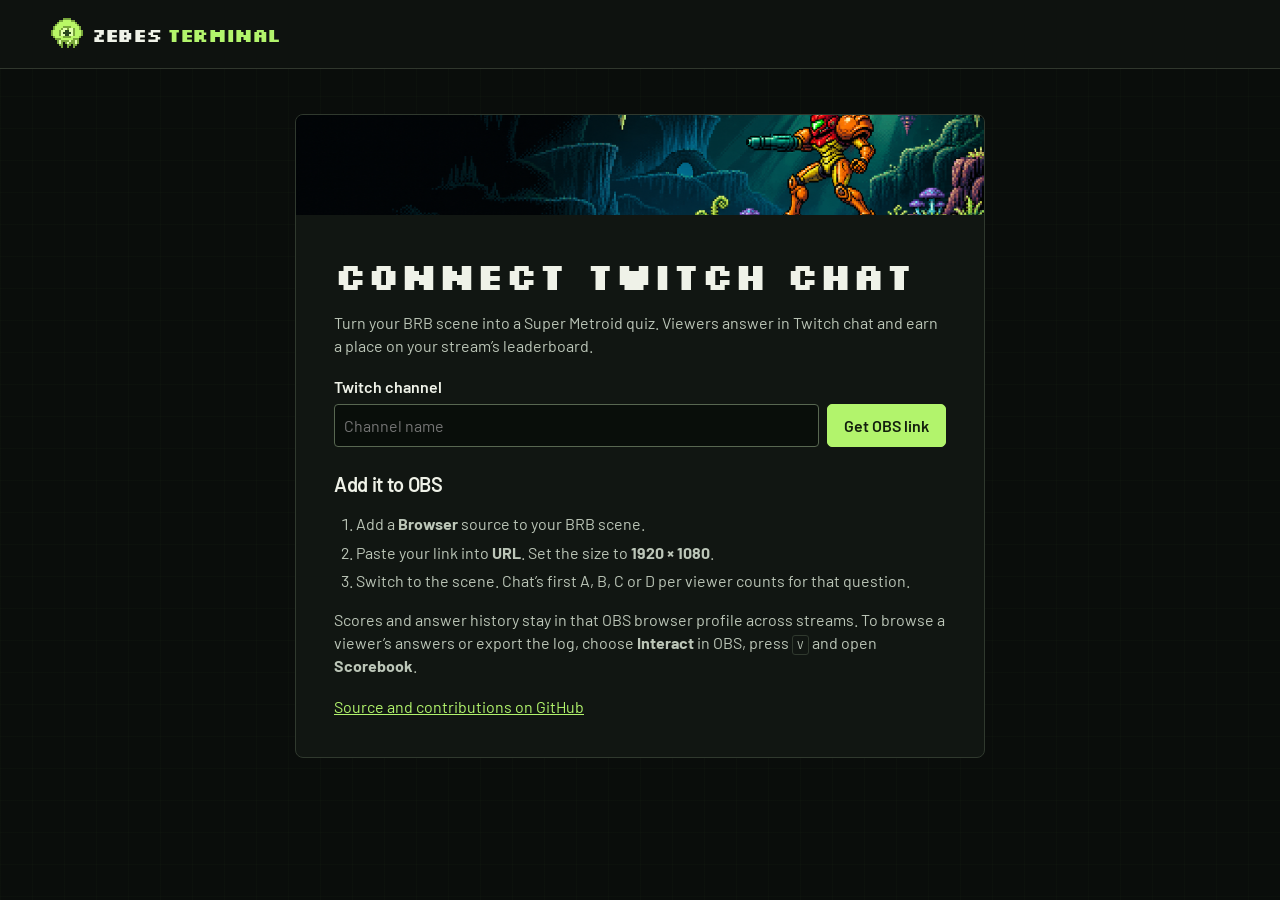
==== setup.html @ 30216266 "Publish the OBS trivia overlay with Twitch chat scoring" ====
<!doctype html>
<html lang="en">
<head>
  <meta charset="utf-8"><meta name="viewport" content="width=device-width,initial-scale=1">
  <title>Connect Twitch chat | Zebes Terminal</title>
  <link rel="icon" href="assets/mark.png"><link rel="stylesheet" href="style.css">
  <script defer src="chat.js"></script><script defer src="setup.js"></script>
</head>
<body>
<header class="topbar"><div class="bar-inner"><a href="index.html" class="brand"><img src="assets/mark.png" alt="" width="32" height="32">ZEBES<span>TERMINAL</span></a></div></header>
<main class="setup-page">
  <div class="setup-art"></div>
  <section class="setup-copy"><h1>Connect Twitch chat</h1>
    <p>Turn your BRB scene into a Super Metroid quiz. Viewers answer in Twitch chat and earn a place on your stream’s leaderboard.</p>
    <form id="channel-form">
      <label class="field-label" for="channel-name">Twitch channel</label>
      <div class="channel-row"><input id="channel-name" class="chat-field" placeholder="Channel name" autocapitalize="none" spellcheck="false" required><button type="submit" class="button primary">Get OBS link</button></div>
      <p role="status" id="setup-error" hidden></p>
    </form>
    <div id="link-result" hidden><label for="source-url" class="field-label">Your Browser Source URL</label><div class="channel-row"><input class="chat-field" id="source-url" readonly><button class="button" id="copy-url">Copy link</button></div>
      <p id="copy-result" role="status"></p></div>
    <h2>Add it to OBS</h2>
    <ol><li>Add a <strong>Browser</strong> source to your BRB scene.</li><li>Paste your link into <strong>URL</strong>. Set the size to <strong>1920 × 1080</strong>.</li><li>Switch to the scene. Chat’s first A, B, C or D per viewer counts for that question.</li></ol>
    <p>Scores and answer history stay in that OBS browser profile across streams. To browse a viewer’s answers or export the log, choose <strong>Interact</strong> in OBS, press <kbd>V</kbd> and open <strong>Scorebook</strong>.</p>
    <a href="https://github.com/Intelligent-Decisions-Interactive/zebes-trivia">Source and contributions on GitHub</a>
  </section>
</main></body></html>
---- style.css ----
@font-face{font-family:Barlow;src:url(assets/barlow.ttf)}@font-face{font-family:Barlow;src:url(assets/barlow-semibold.ttf);font-weight:600}@font-face{font-family:Barlow;src:url(assets/barlow-bold.ttf);font-weight:700}
@font-face{font-family:Silkscreen;src:url(assets/pixel.ttf)}@font-face{font-family:Silkscreen;src:url(assets/pixel-bold.ttf);font-weight:700}@font-face{font-family:Plex;src:url(assets/mono.ttf)}
:root{color-scheme:dark;--page:#0a0d0b;--panel:#111612;--line:#30392e;--lime:#b2f46c;--white:#eff2e8;--muted:#9ba599;--mono:Plex,monospace;--pixel:Silkscreen,monospace;--body:Barlow,Arial,sans-serif}
*{box-sizing:border-box}html{min-height:100%;background:var(--page);scrollbar-color:#46523e #0d100d}body{margin:0;background-color:var(--page);background-image:linear-gradient(#aaff7004 1px,transparent 1px),linear-gradient(90deg,#aaff7004 1px,transparent 1px);background-size:32px 32px;color:var(--white);font:1rem/1.45 var(--body);min-height:100vh}button,select,input{font:inherit}button,a,select,input{outline-offset:4px}button:focus-visible,a:focus-visible,input:focus-visible,select:focus-visible{outline:2px solid var(--lime)}button,select,a{touch-action:manipulation}button,select{cursor:pointer}button{color:inherit}button:disabled{cursor:default}a{color:inherit;text-decoration:none}[hidden]{display:none!important}h1,h2,h3,p{margin:0}i[data-icon]{display:inline-flex;align-items:center;justify-content:center;flex-shrink:0;width:18px;height:18px}i svg{width:100%;height:100%;display:block}
.topbar{background:#0e120f;border-bottom:1px solid #30372d}.bar-inner,.wrap{width:min(1380px,92%);margin:auto}.bar-inner{min-height:68px;display:flex;align-items:center;gap:50px}.brand{display:inline-flex;gap:6px;align-items:center;white-space:nowrap;font:700 19px/1 var(--pixel);letter-spacing:-1.4px}.brand span{color:var(--lime)}.brand img{image-rendering:pixelated;margin-right:3px}.topbar nav{align-self:stretch;display:flex;gap:24px}.topbar nav a{display:flex;align-items:center;gap:8px;position:relative;font-size:15px;font-weight:600;color:var(--muted)}nav a.active{color:var(--lime)}nav a.active:after{content:"";height:2px;background:var(--lime);position:absolute;bottom:-1px;left:0;right:0}.topbar nav a:hover{color:var(--white)}.button{border:1px solid #3b4738;border-radius:5px;min-height:40px;display:inline-flex;justify-content:center;align-items:center;gap:9px;background:#1b211a;font-weight:600;transition:background .15s,border-color .15s}.button:hover:not(:disabled){background:#283025;border-color:#687b5c}.stream-btn{margin-left:auto;font:13px var(--mono);padding:0 16px;white-space:nowrap}.stream-btn i{width:16px}
.wrap{padding-top:24px}.banner{border:1px solid #45543d;border-radius:6px;overflow:hidden;background:#060d09}.hero{position:relative;isolation:isolate;min-height:222px;display:flex;align-items:center;padding:26px 3.05%;background-image:linear-gradient(90deg,#050b08a6,transparent 61%),url(assets/zebes.png);background-size:cover;background-position:center 54%}.hero:after{content:"";inset:0;position:absolute;pointer-events:none;background:repeating-linear-gradient(0deg,#0000000f 0 1px,transparent 1px 3px);z-index:-1}.hero-copy{z-index:1}.live-tag{display:inline-flex;gap:8px;align-items:center;color:var(--lime);font:11px var(--mono);letter-spacing:1.45px;background:#121e12d9;border:1px solid #53683e;border-radius:3px;padding:4px 8px}.live-dot,.footer-light{display:inline-block;width:6px;height:6px;flex:none;background:var(--lime);box-shadow:0 0 6px #b2f45850}.hero h1{font:700 clamp(34px,3.65vw,59px)/.98 var(--pixel);letter-spacing:-.052em;margin:12px 0 10px;text-shadow:3px 3px #122011}.hero h1 span{display:block;color:var(--lime)}.hero p{font-size:16px;color:#d2dacd}.bracket{width:15px;height:15px;position:absolute;top:8px;border-top:2px solid #a3c6808a}.tl{left:8px;border-left:2px solid #a3c6808a}.tr{right:8px;border-right:2px solid #a3c6808a}.ticker{display:flex;height:35px;align-items:stretch;border-top:1px solid #435139;background:#10180e}.ticker-label{position:relative;z-index:1;display:inline-flex;align-items:center;gap:8px;white-space:nowrap;background:#26371b;color:var(--lime);border-right:1px solid #51623e;padding:0 16px;font:600 11px var(--mono);letter-spacing:.9px}.ticker-label i{width:15px}.ticker-window{display:flex;align-items:center;overflow:hidden;mask-image:linear-gradient(90deg,#000 92%,transparent)}#crawl{display:flex;flex-shrink:0;white-space:nowrap;align-items:center;animation:scroll 64s linear infinite;font:12px var(--mono);color:#c0c9b9}.crawl-set{display:flex;align-items:center;gap:28px;padding:0 14px}.crawl-set b{font-weight:normal;color:var(--lime);font-size:14px}.crawl-set strong{color:#e0e5d9;font-weight:normal}@keyframes scroll{to{transform:translateX(-50%)}}.paused #crawl{animation-play-state:paused}.paused .live-dot,.paused .footer-light{background:#e4b66b}
.dashboard{display:grid;grid-template-columns:minmax(0,2.05fr) minmax(285px,1fr);gap:20px;margin-top:22px}.panel{border:1px solid var(--line);border-radius:6px;background:var(--panel);overflow:hidden}.question-panel{border-color:#4e6540;display:flex;flex-direction:column}.panel-heading{min-height:51px;padding:0 22px;display:flex;align-items:center;justify-content:space-between;gap:12px;border-bottom:1px solid var(--line);background:#171d16}.question-panel .panel-heading{background:#182015;border-color:#33412e}h2{font-size:20px;line-height:1.15;letter-spacing:-.35px;font-weight:600;display:flex;align-items:center;gap:10px}.panel-heading h2 i,.queue-heading h2 i{color:var(--lime)}.signal{height:17px;display:inline-flex;align-items:flex-end;gap:2px}.signal b{background:var(--lime);width:3px}.signal b:nth-child(1){height:5px}.signal b:nth-child(2){height:10px}.signal b:nth-child(3){height:15px}.signal b:nth-child(4){height:8px}.q-count{font:12px var(--mono);letter-spacing:.8px;color:var(--lime)}.q-count span{color:#99a38f}.question-body{padding:23px 24px 18px;flex:1}.tags{display:flex;gap:10px;align-items:center}.tag,.difficulty{font:11px var(--mono);letter-spacing:.65px;text-transform:uppercase;display:inline-flex;align-items:center;gap:6px}.tag{border:1px solid #385c60;border-radius:3px;background:#172a2a;color:#8ed8d4;padding:3px 7px}.tag i{width:13px;height:13px}.difficulty{letter-spacing:0;text-transform:none;color:#abbb9b}.difficulty:before{content:"";width:5px;height:5px;border-radius:50%;background:#accb83}.difficulty.medium:before{background:#e3b664}.difficulty.hard:before{background:#de8c8c}.question-body h3{font:600 clamp(25px,2.05vw,34px)/1.13 var(--body);letter-spacing:-.5px;margin:13px 0 19px;max-width:850px}.choices,#choices{display:grid;grid-template-columns:1fr 1fr;gap:9px 12px}.choice{min-height:42px;background:#1a201a;border:1px solid #333d31;border-radius:4px;display:flex;align-items:center;gap:11px;text-align:left;padding:6px 12px;font:500 16px var(--body);min-width:0}.choice span:first-child{background:#252d24;border:1px solid #4b5545;border-radius:3px;width:24px;height:24px;flex:none;display:grid;place-items:center;color:#c5d0bb;font:13px var(--mono)}button.choice:hover:not(:disabled),.choice.picked{border-color:#819167;background:#262e23}.choice.correct{color:var(--lime);background:#24361b;border-color:#87ad62}.choice.correct span:first-child{background:var(--lime);border-color:var(--lime);color:#152410}.choice.missed{border-color:#ab7263}.choice i{margin-left:auto;color:var(--lime);width:15px}.timer-box{padding:0 24px 20px}.timer-info{display:flex;align-items:center;justify-content:space-between;color:var(--muted);font:12px var(--mono);margin-bottom:8px}.timer-info>span{display:flex;align-items:center;gap:6px}.timer-info i{width:14px;height:14px}.timer-info b{font-weight:400;color:var(--lime)}.timer-track{height:5px;background:#293024;overflow:hidden;border-radius:1px}#timer-bar{height:100%;background:repeating-linear-gradient(to right,var(--lime) 0 10px,#5c7943 10px 12px);transform-origin:left}.slide-in{animation:arrive .42s ease-out}@keyframes arrive{from{transform:translateY(12px);opacity:.4}to{transform:translateY(0);opacity:1}}
.control-body{padding:21px 20px 17px}.transport{display:flex;gap:8px}.transport .primary{flex:1}.primary{background:var(--lime);border-color:var(--lime);color:#14200e}.primary:hover:not(:disabled){background:#c9ff93;border-color:#c9ff93}#next{width:44px}.reveal{width:100%;margin-top:9px;background:#1b211a}.reveal:disabled{color:#9da993;background:#171c16}.control-settings{border-top:1px solid var(--line);border-bottom:1px solid var(--line);padding:12px 0;margin:17px 0 12px}.setting{display:flex;align-items:center;justify-content:space-between;gap:10px;min-height:35px;font-size:15px}.setting+.setting{margin-top:6px}.setting label,.setting>span{display:flex;align-items:center;gap:9px}.setting i{color:#9ba693;width:15px;height:15px}select{appearance:none;background:#1b221a url("data:image/svg+xml,%3Csvg xmlns='http://www.w3.org/2000/svg' width='12' height='8' viewBox='0 0 12 8'%3E%3Cpath d='m2 2 4 4 4-4' fill='none' stroke='%23c1cbb8' stroke-width='1.5'/%3E%3C/svg%3E") no-repeat right 10px center;color:#e4eadf;border:1px solid #3b4737;border-radius:4px;padding:7px 29px 7px 10px;font:12px var(--mono)}.switch{width:34px;height:19px;border-radius:10px;border:1px solid #686f61;background:#323930;display:flex;align-items:center;padding:2px}.switch b{width:13px;height:13px;border-radius:50%;background:#c8d0bd;transition:transform .15s}.switch[aria-checked="true"]{background:var(--lime);border-color:var(--lime)}.switch[aria-checked="true"] b{transform:translateX(14px);background:#233419}.setup-link,.text-button{display:inline-flex;align-items:center;justify-content:center;gap:8px;background:none;border:0;padding:4px 0;color:#bfc8b8;font-size:14px}.setup-link:hover,.text-button:hover{color:var(--lime)}.setup-link i,.text-button i{width:15px;height:15px}.queue{margin-top:23px}.queue-heading{display:flex;align-items:center;justify-content:space-between;margin-bottom:12px}.queue-heading h2{font-size:22px}.queue-heading h2 i{width:20px;height:20px}#queue-list{display:grid;grid-template-columns:repeat(3,minmax(0,1fr));gap:15px}.queue-card,.bank-card{min-width:0;display:flex;align-items:center;gap:14px;text-align:left;border:1px solid var(--line);border-radius:5px;padding:15px;background:var(--panel)}.queue-card:hover,.bank-card:hover{background:#1a221a;border-color:#647958}.sprite-box{background-color:var(--tint);color:var(--ink);border:1px solid color-mix(in srgb,var(--ink) 33%,transparent);width:53px;height:53px;flex:none;display:grid;place-items:center;border-radius:3px;background-image:linear-gradient(#ffffff05 1px,transparent 1px),linear-gradient(90deg,#ffffff05 1px,transparent 1px);background-size:6px 6px}.sprite-box img{width:36px;height:36px;image-rendering:pixelated}.card-copy{display:grid;gap:3px}.card-meta{font:11px var(--mono);text-transform:uppercase;color:var(--ink);letter-spacing:.35px}.card-meta span{color:#8f9a89}.card-title{font-size:18px;font-weight:600;color:#e3e9db;line-height:1.15}footer{border-top:1px solid #283024;margin:24px 0 0;padding:15px 0 21px;display:flex;justify-content:space-between;align-items:center;gap:10px;color:#939d8d;font:11px var(--mono);letter-spacing:.4px}footer>span:first-child{display:flex;align-items:center;gap:8px}.footer-light{width:5px;height:5px;border-radius:50%}footer em{font-style:normal;color:#596750;margin:0 5px}
.bank-head{padding:22px 0 18px}.bank-heading{display:flex;gap:8px;align-items:center;color:var(--lime);font:12px var(--mono);letter-spacing:.8px}.bank-head h1{font:700 clamp(28px,3vw,48px) var(--pixel);color:var(--white);letter-spacing:-.055em;margin:6px 0}.bank-head p,.source{color:var(--muted)}.filters{display:flex;gap:10px}.searchbox{display:flex;align-items:center;gap:12px;background:var(--panel);border:1px solid var(--line);border-radius:4px;padding:8px 14px;flex:1}.searchbox input{background:none;color:var(--white);border:0;width:100%}.archive-count{font:12px var(--mono);color:var(--muted);margin:22px 0 12px}#bank-list{display:grid;grid-template-columns:repeat(2,minmax(0,1fr));gap:12px}.bank-card .card-title{font-size:16px}.source{font-size:14px;margin:22px 0}.source a{text-decoration:underline}.source a:hover{color:var(--lime)}
dialog{width:min(460px,94vw);padding:0;border:1px solid #586b4b;border-radius:6px;background:var(--panel);color:var(--white);box-shadow:0 24px 90px #0009}dialog::backdrop{background:#030704c9}.close{background:none;border:0;font-size:27px;color:#cad2bf}.modal-body{padding:22px}.modal-body h3{font-size:23px}.modal-body ol{padding-left:20px;color:#c9d1c2}.modal-body li{margin-bottom:9px;padding-left:3px}.modal-body .button{width:100%}.modal-body p{font-size:15px;color:var(--muted);margin:18px 0 12px}.shortcuts{display:flex;gap:10px;flex-wrap:wrap;font-size:13px}.shortcuts span{display:flex;align-items:center;gap:4px}kbd{border:1px solid var(--line);border-radius:3px;padding:2px 4px;font:11px var(--mono)}.exit-stream{display:none}
.streaming .topbar,.streaming .controls,.streaming .queue,.streaming footer{display:none}.streaming .wrap{width:min(94vw,1750px);padding-top:2.5vh}.streaming .hero{min-height:22vh}.streaming .dashboard{display:block;margin-top:2vh}.streaming .question-body{padding:2.5vh 2.5vw}.streaming .question-body h3{font-size:clamp(26px,min(3.4vw,5.7vh),66px);max-width:none;margin:2vh 0 2.5vh}.streaming .choice{font-size:clamp(18px,min(2.2vw,3.7vh),40px);min-height:7vh}.streaming .choice span:first-child{width:1.7em;height:1.7em;font-size:.7em}.streaming .timer-box{padding:0 2.5vw 2.3vh}.streaming .timer-info{font-size:clamp(12px,1.3vw,22px)}.streaming .hero h1{font-size:clamp(32px,min(3.8vw,6.3vh),76px)}.streaming .exit-stream{position:fixed;right:12px;top:12px;display:flex;padding:0 12px;opacity:0}.exit-stream:hover,.exit-stream:focus-visible{opacity:1}.streaming .panel-heading{min-height:5vh}.streaming .ticker{height:4vh;min-height:30px}.streaming #crawl,.streaming .ticker-label{font-size:clamp(12px,1.1vw,20px)}
@media(min-width:1600px){.hero{min-height:260px}.question-body{padding-top:26px;padding-bottom:22px}.choice{min-height:49px}}
@media(max-width:1050px){.bar-inner{gap:28px}.topbar nav{gap:18px}.wrap,.bar-inner{width:94%}.dashboard{grid-template-columns:minmax(0,1.85fr) minmax(260px,1fr);gap:15px}.panel-heading{padding:0 17px}.question-body{padding:18px}.timer-box{padding:0 18px 18px}.queue-card{padding:12px;gap:10px}.card-meta{font-size:10px}.card-title{font-size:16px}.sprite-box{width:46px;height:46px}.control-body{padding:18px 16px}.hero{min-height:206px}}
@media(max-width:760px){.bar-inner{min-height:59px;flex-wrap:wrap;gap:0;justify-content:space-between}.brand{font-size:17px}.brand img{width:27px;height:27px}.stream-btn{font-size:12px;padding:0 10px;min-height:34px}.topbar nav{order:3;width:100%;height:42px;gap:25px}.topbar nav a{font-size:14px}.bar-inner{padding-top:10px}.wrap{padding-top:15px}.hero{min-height:196px;padding:18px 4%;background-position:63% 50%}.hero h1{font-size:clamp(30px,5.6vw,43px)}.hero p{max-width:65%;font-size:14px;line-height:1.3}.dashboard{grid-template-columns:minmax(0,1fr)}.controls .control-body{display:grid;grid-template-columns:1.3fr 1fr;gap:10px 14px}.control-settings{grid-column:1/-1;display:flex;justify-content:space-between;gap:20px;margin:0;padding:8px 0}.setting{flex:1}.setting+.setting{margin-top:0}.reveal{margin-top:0}.setup-link{justify-self:start}.queue-card{min-height:76px}.queue-card .sprite-box{width:39px;height:39px}.queue-card .card-title{font-size:15px}#queue-list{grid-template-columns:1fr;gap:8px}.queue{margin-top:18px}.question-body h3{max-width:94%}.queue-heading h2{font-size:20px}.ticker-label{padding:0 10px;font-size:10px}.streaming .hero p{max-width:70%}#bank-list{grid-template-columns:1fr}.hero{background-image:linear-gradient(90deg,#030704bf,transparent 65%),url(assets/zebes.png)}}
@media(max-width:450px){.wrap,.bar-inner{width:93%}.hero{background-position:69% center}.hero h1{font-size:29px}.hero-copy{width:100%}.hero p{max-width:63%}.live-tag{font-size:9px}.panel-heading{min-height:45px}h2{font-size:18px}.question-body h3{font-size:24px}.question-body{padding:16px}.choice{padding:6px 8px;font-size:15px;gap:8px}.controls .control-body{gap:9px}.setting{font-size:14px;gap:6px}.setting i{display:none}.setting+.setting{flex:.75}.filters{flex-wrap:wrap}.filters .searchbox{min-width:180px}.tag{font-size:10px}.text-button{font-size:13px}.streaming .hero{min-height:170px}.streaming .question-body h3{font-size:25px}.streaming .choice{font-size:16px}.streaming .question-body{padding:15px}}
@media(max-height:640px) and (min-width:761px){.streaming .hero{padding-top:9px;padding-bottom:9px;min-height:19vh}.streaming .hero p{display:none}.streaming .live-tag{font-size:9px}.streaming .hero h1{font-size:29px;margin:6px 0}.streaming .question-body{padding:10px 20px}.streaming .question-body h3{margin:7px 0 12px}.streaming .question-panel .panel-heading{min-height:35px}}
@media(prefers-reduced-motion:reduce){*{scroll-behavior:auto!important}.slide-in{animation:none}#crawl{animation:none}}
.streaming .exit-stream.visible{opacity:1}
.answer-note{margin-top:14px;border-left:2px solid var(--lime);padding-left:12px;color:#dce5d5;line-height:1.4}
.answer-note a{display:inline-block;margin-top:5px;color:var(--muted);font-size:13px;text-decoration:underline;text-underline-offset:3px}
.answer-note a:hover{color:var(--lime)}
.streaming .answer-note{font-size:clamp(18px,min(2vw,3.2vh),33px);margin-top:1.6vh}
.streaming .answer-note a,.streaming .revealed .choice:not(.correct){display:none}
.streaming .revealed .correct{grid-column:1/-1}
.stream-intro,.streaming .console-intro{display:none}
.streaming .stream-intro{display:inline}
.chat-link{width:100%;margin:12px 0 4px;color:var(--lime)}
.score-content{padding:18px}.score-content p{margin:0 0 9px}.score-content #score-channel{font:600 1.2rem var(--mono);color:var(--lime);overflow-wrap:anywhere}
#chat-status,.score-rule{color:var(--muted)}#round-guesses{font-weight:600}
.leaders,#history-list{list-style:none;padding:0;margin:12px 0 18px}
.leaders li{display:grid;grid-template-columns:2ch minmax(0,1fr) auto;gap:.7em;align-items:center;padding:.55em 0;border-bottom:1px solid var(--line)}
.leaders li span,.leaders li b{font-family:var(--mono)}.leaders li span{color:var(--muted)}.leaders li b{color:var(--lime);font-size:.9em}.leaders strong{overflow:hidden;text-overflow:ellipsis;white-space:nowrap}
.leaders .score-empty{display:block;color:var(--muted);line-height:1.4}
.streaming #open-scores{display:none}.chat-enabled:not(.streaming) .chat-panel{grid-column:1/-1;order:3}
.streaming.chat-enabled .dashboard{display:grid;grid-template-columns:minmax(0,3fr) minmax(225px,1fr);align-items:start}
.streaming.chat-enabled .hero{min-height:16vh;padding-block:1.5vh}.streaming.chat-enabled .hero h1{font-size:clamp(32px,4.4vh,54px)}
.streaming.chat-enabled .question-body h3{font-size:clamp(25px,min(2.7vw,4.5vh),50px)}.streaming.chat-enabled .choice{font-size:clamp(16px,min(1.75vw,2.85vh),34px)}
.streaming.chat-enabled .answer-note{font-size:clamp(16px,min(1.65vw,2.7vh),29px)}.streaming .score-content{font-size:clamp(16px,1.2vw,24px)}
#scores-dialog{width:min(650px,94vw);max-height:85vh}#scores-dialog h3{margin-top:16px}#history-list li{border-bottom:1px solid var(--line);padding:8px 0}#history-list span{display:block;color:var(--muted)}
.setup-page{width:min(690px,94%);margin:5vh auto 7vh;border:1px solid var(--line);border-radius:8px;background:var(--panel);overflow:hidden}
.setup-art{height:100px;background:center 52%/cover url(assets/zebes.png)}.setup-copy{padding:clamp(20px,4vw,38px)}
.setup-copy h1{font:700 clamp(24px,3.2vw,38px)/1.2 var(--pixel)}.setup-copy h2{margin-top:26px}.setup-copy p,.setup-copy ol{color:#bcc6b8}.setup-copy p{margin:12px 0 18px}.setup-copy ol{padding-left:22px}.setup-copy li{margin-bottom:5px}
.setup-copy>a{color:var(--lime);text-decoration:underline}.field-label{display:block;font-weight:600;margin:14px 0 6px}.channel-row{display:flex;gap:8px}.channel-row .button{padding:0 16px;white-space:nowrap}
.chat-field{width:100%;min-width:0;background:#090e0a;color:var(--white);border:1px solid #586751;border-radius:4px;padding:9px}.setup-copy #setup-error{color:#efb99a}
@media(max-width:760px){.streaming.chat-enabled .dashboard{grid-template-columns:1fr}.streaming .chat-panel{margin-bottom:20px}.chat-link{grid-column:1/-1}}
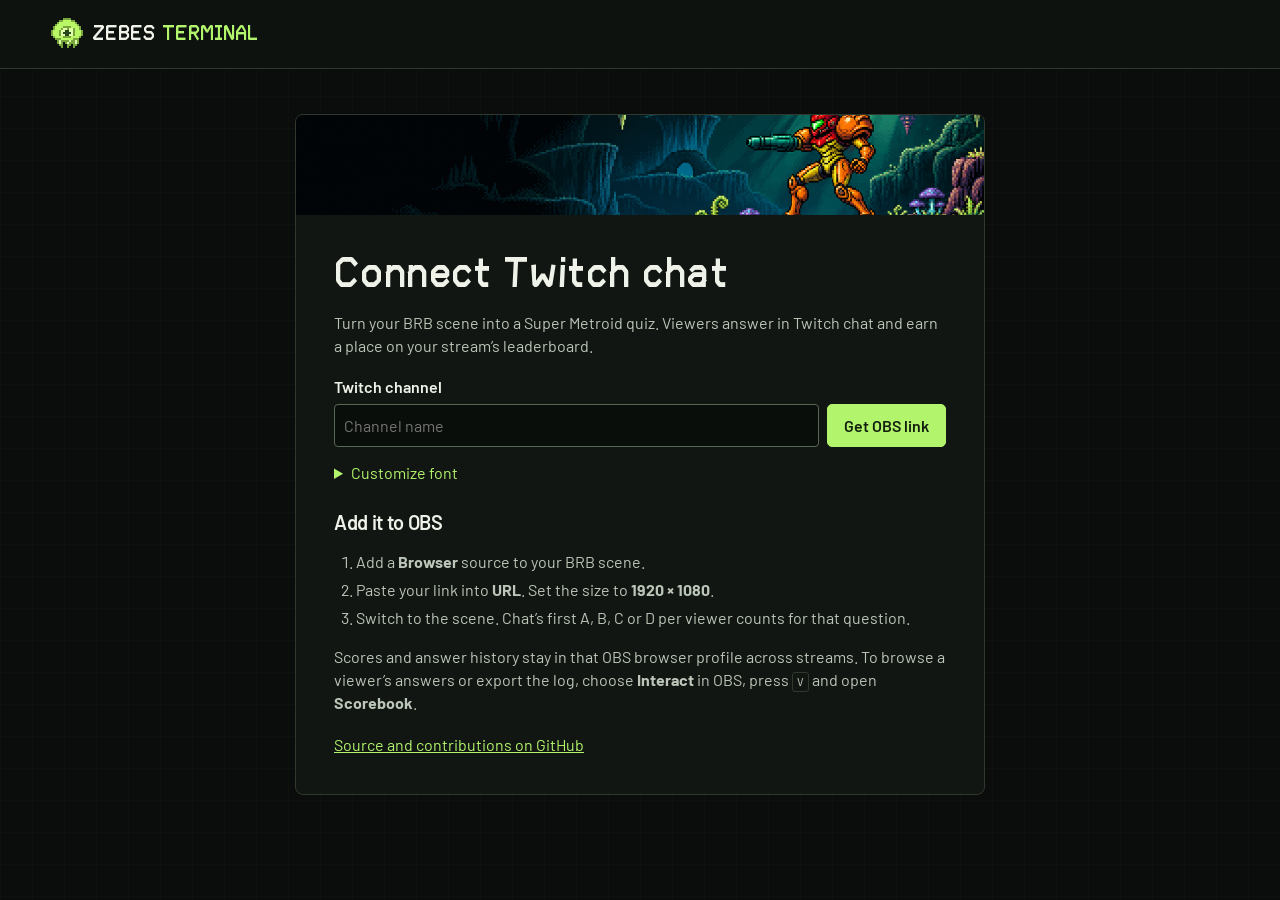
==== commit a68e7a74: "Add the Zebes Relay typeface and channel font customization" ====
--- a/setup.html
+++ b/setup.html
@@ -4,7 +4,7 @@
   <meta charset="utf-8"><meta name="viewport" content="width=device-width,initial-scale=1">
   <title>Connect Twitch chat | Zebes Terminal</title>
   <link rel="icon" href="assets/mark.png"><link rel="stylesheet" href="style.css">
-  <script defer src="chat.js"></script><script defer src="setup.js"></script>
+  <script defer src="chat.js"></script><script defer src="font.js"></script><script defer src="setup.js"></script>
 </head>
 <body>
 <header class="topbar"><div class="bar-inner"><a href="index.html" class="brand"><img src="assets/mark.png" alt="" width="32" height="32">ZEBES<span>TERMINAL</span></a></div></header>
@@ -15,6 +15,12 @@
     <form id="channel-form">
       <label class="field-label" for="channel-name">Twitch channel</label>
       <div class="channel-row"><input id="channel-name" class="chat-field" placeholder="Channel name" autocapitalize="none" spellcheck="false" required><button type="submit" class="button primary">Get OBS link</button></div>
+      <details class="font-options" id="font-options"><summary>Customize font</summary>
+        <label class="field-label" for="font-url">Channel font URL (optional)</label>
+        <input id="font-url" class="chat-field" type="url" placeholder="https://example.com/channel.woff2" aria-describedby="font-hint" autocapitalize="none" spellcheck="false">
+        <small id="font-hint">The default is Zebes Relay. To use your own, link directly to a webfont that allows cross-origin loading.</small>
+        <p class="font-preview" id="font-preview">Super Metroid · A B C D · 01:59</p>
+      </details>
       <p role="status" id="setup-error" hidden></p>
     </form>
     <div id="link-result" hidden><label for="source-url" class="field-label">Your Browser Source URL</label><div class="channel-row"><input class="chat-field" id="source-url" readonly><button class="button" id="copy-url">Copy link</button></div>
--- a/style.css
+++ b/style.css
@@ -1,6 +1,9 @@
 @font-face{font-family:Barlow;src:url(assets/barlow.ttf)}@font-face{font-family:Barlow;src:url(assets/barlow-semibold.ttf);font-weight:600}@font-face{font-family:Barlow;src:url(assets/barlow-bold.ttf);font-weight:700}
-@font-face{font-family:Silkscreen;src:url(assets/pixel.ttf)}@font-face{font-family:Silkscreen;src:url(assets/pixel-bold.ttf);font-weight:700}@font-face{font-family:Plex;src:url(assets/mono.ttf)}
-:root{color-scheme:dark;--page:#0a0d0b;--panel:#111612;--line:#30392e;--lime:#b2f46c;--white:#eff2e8;--muted:#9ba599;--mono:Plex,monospace;--pixel:Silkscreen,monospace;--body:Barlow,Arial,sans-serif}
+@font-face{font-family:"Zebes Relay";src:url(assets/zebes-relay-regular.woff2) format("woff2");font-weight:400;font-display:swap}
+@font-face{font-family:"Zebes Relay";src:url(assets/zebes-relay-bold.woff2) format("woff2");font-weight:700;font-display:swap}
+@font-face{font-family:Plex;src:url(assets/mono.ttf)}
+:root{color-scheme:dark;--page:#0a0d0b;--panel:#111612;--line:#30392e;--lime:#b2f46c;--white:#eff2e8;--muted:#9ba599;--mono:Plex,monospace;--pixel:"Zebes Relay",Barlow,sans-serif;--body:Barlow,Arial,sans-serif}
+:root.has-channel-font{--pixel:"Channel Overlay","Zebes Relay",Barlow,sans-serif}
 *{box-sizing:border-box}html{min-height:100%;background:var(--page);scrollbar-color:#46523e #0d100d}body{margin:0;background-color:var(--page);background-image:linear-gradient(#aaff7004 1px,transparent 1px),linear-gradient(90deg,#aaff7004 1px,transparent 1px);background-size:32px 32px;color:var(--white);font:1rem/1.45 var(--body);min-height:100vh}button,select,input{font:inherit}button,a,select,input{outline-offset:4px}button:focus-visible,a:focus-visible,input:focus-visible,select:focus-visible{outline:2px solid var(--lime)}button,select,a{touch-action:manipulation}button,select{cursor:pointer}button{color:inherit}button:disabled{cursor:default}a{color:inherit;text-decoration:none}[hidden]{display:none!important}h1,h2,h3,p{margin:0}i[data-icon]{display:inline-flex;align-items:center;justify-content:center;flex-shrink:0;width:18px;height:18px}i svg{width:100%;height:100%;display:block}
 .topbar{background:#0e120f;border-bottom:1px solid #30372d}.bar-inner,.wrap{width:min(1380px,92%);margin:auto}.bar-inner{min-height:68px;display:flex;align-items:center;gap:50px}.brand{display:inline-flex;gap:6px;align-items:center;white-space:nowrap;font:700 19px/1 var(--pixel);letter-spacing:-1.4px}.brand span{color:var(--lime)}.brand img{image-rendering:pixelated;margin-right:3px}.topbar nav{align-self:stretch;display:flex;gap:24px}.topbar nav a{display:flex;align-items:center;gap:8px;position:relative;font-size:15px;font-weight:600;color:var(--muted)}nav a.active{color:var(--lime)}nav a.active:after{content:"";height:2px;background:var(--lime);position:absolute;bottom:-1px;left:0;right:0}.topbar nav a:hover{color:var(--white)}.button{border:1px solid #3b4738;border-radius:5px;min-height:40px;display:inline-flex;justify-content:center;align-items:center;gap:9px;background:#1b211a;font-weight:600;transition:background .15s,border-color .15s}.button:hover:not(:disabled){background:#283025;border-color:#687b5c}.stream-btn{margin-left:auto;font:13px var(--mono);padding:0 16px;white-space:nowrap}.stream-btn i{width:16px}
 .wrap{padding-top:24px}.banner{border:1px solid #45543d;border-radius:6px;overflow:hidden;background:#060d09}.hero{position:relative;isolation:isolate;min-height:222px;display:flex;align-items:center;padding:26px 3.05%;background-image:linear-gradient(90deg,#050b08a6,transparent 61%),url(assets/zebes.png);background-size:cover;background-position:center 54%}.hero:after{content:"";inset:0;position:absolute;pointer-events:none;background:repeating-linear-gradient(0deg,#0000000f 0 1px,transparent 1px 3px);z-index:-1}.hero-copy{z-index:1}.live-tag{display:inline-flex;gap:8px;align-items:center;color:var(--lime);font:11px var(--mono);letter-spacing:1.45px;background:#121e12d9;border:1px solid #53683e;border-radius:3px;padding:4px 8px}.live-dot,.footer-light{display:inline-block;width:6px;height:6px;flex:none;background:var(--lime);box-shadow:0 0 6px #b2f45850}.hero h1{font:700 clamp(34px,3.65vw,59px)/.98 var(--pixel);letter-spacing:-.052em;margin:12px 0 10px;text-shadow:3px 3px #122011}.hero h1 span{display:block;color:var(--lime)}.hero p{font-size:16px;color:#d2dacd}.bracket{width:15px;height:15px;position:absolute;top:8px;border-top:2px solid #a3c6808a}.tl{left:8px;border-left:2px solid #a3c6808a}.tr{right:8px;border-right:2px solid #a3c6808a}.ticker{display:flex;height:35px;align-items:stretch;border-top:1px solid #435139;background:#10180e}.ticker-label{position:relative;z-index:1;display:inline-flex;align-items:center;gap:8px;white-space:nowrap;background:#26371b;color:var(--lime);border-right:1px solid #51623e;padding:0 16px;font:600 11px var(--mono);letter-spacing:.9px}.ticker-label i{width:15px}.ticker-window{display:flex;align-items:center;overflow:hidden;mask-image:linear-gradient(90deg,#000 92%,transparent)}#crawl{display:flex;flex-shrink:0;white-space:nowrap;align-items:center;animation:scroll 64s linear infinite;font:12px var(--mono);color:#c0c9b9}.crawl-set{display:flex;align-items:center;gap:28px;padding:0 14px}.crawl-set b{font-weight:normal;color:var(--lime);font-size:14px}.crawl-set strong{color:#e0e5d9;font-weight:normal}@keyframes scroll{to{transform:translateX(-50%)}}.paused #crawl{animation-play-state:paused}.paused .live-dot,.paused .footer-light{background:#e4b66b}
@@ -43,3 +46,18 @@
 .setup-copy>a{color:var(--lime);text-decoration:underline}.field-label{display:block;font-weight:600;margin:14px 0 6px}.channel-row{display:flex;gap:8px}.channel-row .button{padding:0 16px;white-space:nowrap}
 .chat-field{width:100%;min-width:0;background:#090e0a;color:var(--white);border:1px solid #586751;border-radius:4px;padding:9px}.setup-copy #setup-error{color:#efb99a}
 @media(max-width:760px){.streaming.chat-enabled .dashboard{grid-template-columns:1fr}.streaming .chat-panel{margin-bottom:20px}.chat-link{grid-column:1/-1}}
+.brand,.hero h1,.bank-head h1,.setup-copy h1{letter-spacing:.01em}
+.hero h1{line-height:1.04}
+.question-body h3,.streaming .choice,.choice span:first-child,.panel-heading h2,.timer-info b,.leaders li b{font-family:var(--pixel)}
+.question-body h3{font-weight:400;line-height:1.19;letter-spacing:0}
+.panel-heading h2,.choice span:first-child{font-weight:700;letter-spacing:.015em}
+.streaming .choice{font-weight:400;line-height:1.2}
+@media(min-width:761px){
+  .streaming:not(.chat-enabled) .question-body h3{font-size:clamp(26px,min(3.1vw,5.2vh),60px)}
+  .streaming:not(.chat-enabled) .question-body{padding-block:2vh}
+}
+.timer-info b,.leaders li b{font-weight:700;letter-spacing:.03em}
+.has-channel-font .streaming{--body:var(--pixel);--mono:var(--pixel);font-family:var(--body)}
+.font-options{margin-top:14px}.font-options summary{width:fit-content;cursor:pointer;color:var(--lime)}
+.font-options p{margin:6px 0 9px}.font-options small{color:var(--muted)}
+.font-preview{font:400 21px/1.3 var(--pixel);color:var(--white)}
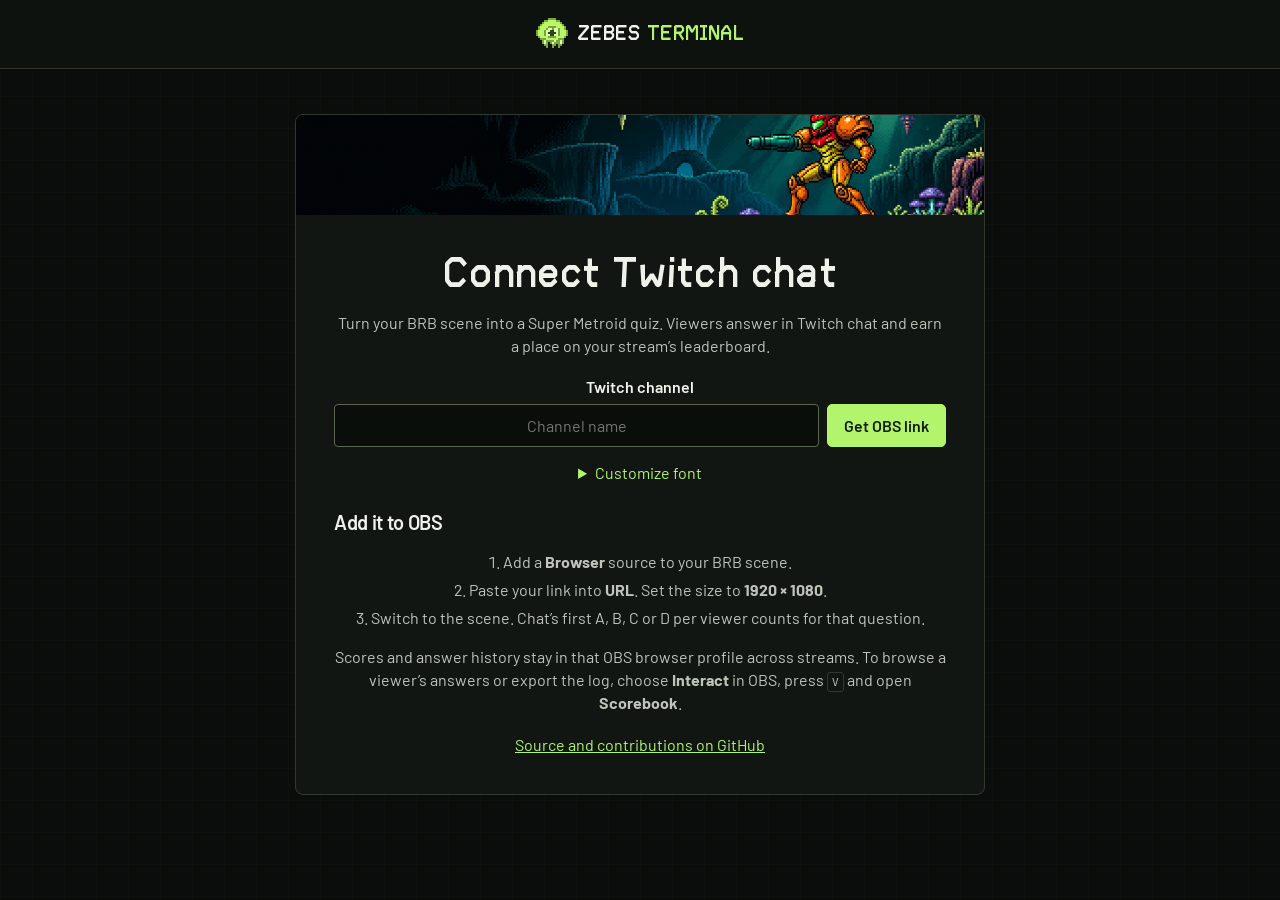
==== commit 663df8a4: "Refresh cached styles for the full-banner overlay" ====
--- a/setup.html
+++ b/setup.html
@@ -3,7 +3,7 @@
 <head>
   <meta charset="utf-8"><meta name="viewport" content="width=device-width,initial-scale=1">
   <title>Connect Twitch chat | Zebes Terminal</title>
-  <link rel="icon" href="assets/mark.png"><link rel="stylesheet" href="style.css">
+  <link rel="icon" href="assets/mark.png"><link rel="stylesheet" href="style.css?v=5892e2c">
   <script defer src="chat.js"></script><script defer src="font.js"></script><script defer src="setup.js"></script>
 </head>
 <body>
--- a/style.css
+++ b/style.css
@@ -6,7 +6,13 @@
 :root.has-channel-font{--pixel:"Channel Overlay","Zebes Relay",Barlow,sans-serif}
 *{box-sizing:border-box}html{min-height:100%;background:var(--page);scrollbar-color:#46523e #0d100d}body{margin:0;background-color:var(--page);background-image:linear-gradient(#aaff7004 1px,transparent 1px),linear-gradient(90deg,#aaff7004 1px,transparent 1px);background-size:32px 32px;color:var(--white);font:1rem/1.45 var(--body);min-height:100vh}button,select,input{font:inherit}button,a,select,input{outline-offset:4px}button:focus-visible,a:focus-visible,input:focus-visible,select:focus-visible{outline:2px solid var(--lime)}button,select,a{touch-action:manipulation}button,select{cursor:pointer}button{color:inherit}button:disabled{cursor:default}a{color:inherit;text-decoration:none}[hidden]{display:none!important}h1,h2,h3,p{margin:0}i[data-icon]{display:inline-flex;align-items:center;justify-content:center;flex-shrink:0;width:18px;height:18px}i svg{width:100%;height:100%;display:block}
 .topbar{background:#0e120f;border-bottom:1px solid #30372d}.bar-inner,.wrap{width:min(1380px,92%);margin:auto}.bar-inner{min-height:68px;display:flex;align-items:center;gap:50px}.brand{display:inline-flex;gap:6px;align-items:center;white-space:nowrap;font:700 19px/1 var(--pixel);letter-spacing:-1.4px}.brand span{color:var(--lime)}.brand img{image-rendering:pixelated;margin-right:3px}.topbar nav{align-self:stretch;display:flex;gap:24px}.topbar nav a{display:flex;align-items:center;gap:8px;position:relative;font-size:15px;font-weight:600;color:var(--muted)}nav a.active{color:var(--lime)}nav a.active:after{content:"";height:2px;background:var(--lime);position:absolute;bottom:-1px;left:0;right:0}.topbar nav a:hover{color:var(--white)}.button{border:1px solid #3b4738;border-radius:5px;min-height:40px;display:inline-flex;justify-content:center;align-items:center;gap:9px;background:#1b211a;font-weight:600;transition:background .15s,border-color .15s}.button:hover:not(:disabled){background:#283025;border-color:#687b5c}.stream-btn{margin-left:auto;font:13px var(--mono);padding:0 16px;white-space:nowrap}.stream-btn i{width:16px}
-.wrap{padding-top:24px}.banner{border:1px solid #45543d;border-radius:6px;overflow:hidden;background:#060d09}.hero{position:relative;isolation:isolate;min-height:222px;display:flex;align-items:center;padding:26px 3.05%;background-image:linear-gradient(90deg,#050b08a6,transparent 61%),url(assets/zebes.png);background-size:cover;background-position:center 54%}.hero:after{content:"";inset:0;position:absolute;pointer-events:none;background:repeating-linear-gradient(0deg,#0000000f 0 1px,transparent 1px 3px);z-index:-1}.hero-copy{z-index:1}.live-tag{display:inline-flex;gap:8px;align-items:center;color:var(--lime);font:11px var(--mono);letter-spacing:1.45px;background:#121e12d9;border:1px solid #53683e;border-radius:3px;padding:4px 8px}.live-dot,.footer-light{display:inline-block;width:6px;height:6px;flex:none;background:var(--lime);box-shadow:0 0 6px #b2f45850}.hero h1{font:700 clamp(34px,3.65vw,59px)/.98 var(--pixel);letter-spacing:-.052em;margin:12px 0 10px;text-shadow:3px 3px #122011}.hero h1 span{display:block;color:var(--lime)}.hero p{font-size:16px;color:#d2dacd}.bracket{width:15px;height:15px;position:absolute;top:8px;border-top:2px solid #a3c6808a}.tl{left:8px;border-left:2px solid #a3c6808a}.tr{right:8px;border-right:2px solid #a3c6808a}.ticker{display:flex;height:35px;align-items:stretch;border-top:1px solid #435139;background:#10180e}.ticker-label{position:relative;z-index:1;display:inline-flex;align-items:center;gap:8px;white-space:nowrap;background:#26371b;color:var(--lime);border-right:1px solid #51623e;padding:0 16px;font:600 11px var(--mono);letter-spacing:.9px}.ticker-label i{width:15px}.ticker-window{display:flex;align-items:center;overflow:hidden;mask-image:linear-gradient(90deg,#000 92%,transparent)}#crawl{display:flex;flex-shrink:0;white-space:nowrap;align-items:center;animation:scroll 64s linear infinite;font:12px var(--mono);color:#c0c9b9}.crawl-set{display:flex;align-items:center;gap:28px;padding:0 14px}.crawl-set b{font-weight:normal;color:var(--lime);font-size:14px}.crawl-set strong{color:#e0e5d9;font-weight:normal}@keyframes scroll{to{transform:translateX(-50%)}}.paused #crawl{animation-play-state:paused}.paused .live-dot,.paused .footer-light{background:#e4b66b}
+.wrap{padding-top:24px}.banner{border:1px solid #45543d;border-radius:6px;overflow:hidden;background:#060d09}.hero{position:relative;isolation:isolate;min-height:222px;display:flex;align-items:center;padding:26px 3.05%;background-image:url(assets/zebes.png);background-size:cover;background-position:center 54%}
+.hero::before{
+  content:"";position:absolute;inset:0;z-index:-1;pointer-events:none;
+  background:rgb(12 24 20 / 60%);
+}
+.hero-copy{width:fit-content;max-width:100%}
+.live-tag{display:inline-flex;gap:8px;align-items:center;color:var(--lime);font:11px var(--mono);letter-spacing:1.45px;background:#121e12d9;border:1px solid #53683e;border-radius:3px;padding:4px 8px}.live-dot,.footer-light{display:inline-block;width:6px;height:6px;flex:none;background:var(--lime);box-shadow:0 0 6px #b2f45850}.hero h1{font:700 clamp(34px,3.65vw,59px)/.98 var(--pixel);letter-spacing:-.052em;margin:12px 0 10px;text-shadow:3px 3px #122011}.hero h1 span{display:block;color:var(--lime)}.hero p{font-size:16px;color:#d2dacd}.bracket{width:15px;height:15px;position:absolute;top:8px;border-top:2px solid #a3c6808a}.tl{left:8px;border-left:2px solid #a3c6808a}.tr{right:8px;border-right:2px solid #a3c6808a}.ticker{display:flex;height:35px;align-items:stretch;border-top:1px solid #435139;background:#10180e}.ticker-label{position:relative;z-index:1;display:inline-flex;align-items:center;gap:8px;white-space:nowrap;background:#26371b;color:var(--lime);border-right:1px solid #51623e;padding:0 16px;font:600 11px var(--mono);letter-spacing:.9px}.ticker-label i{width:15px}.ticker-window{display:flex;align-items:center;overflow:hidden;mask-image:linear-gradient(90deg,#000 92%,transparent)}#crawl{display:flex;flex-shrink:0;white-space:nowrap;align-items:center;animation:scroll 64s linear infinite;font:12px var(--mono);color:#c0c9b9}.crawl-set{display:flex;align-items:center;gap:28px;padding:0 14px}.crawl-set b{font-weight:normal;color:var(--lime);font-size:14px}.crawl-set strong{color:#e0e5d9;font-weight:normal}@keyframes scroll{to{transform:translateX(-50%)}}.paused #crawl{animation-play-state:paused}.paused .live-dot,.paused .footer-light{background:#e4b66b}
 .dashboard{display:grid;grid-template-columns:minmax(0,2.05fr) minmax(285px,1fr);gap:20px;margin-top:22px}.panel{border:1px solid var(--line);border-radius:6px;background:var(--panel);overflow:hidden}.question-panel{border-color:#4e6540;display:flex;flex-direction:column}.panel-heading{min-height:51px;padding:0 22px;display:flex;align-items:center;justify-content:space-between;gap:12px;border-bottom:1px solid var(--line);background:#171d16}.question-panel .panel-heading{background:#182015;border-color:#33412e}h2{font-size:20px;line-height:1.15;letter-spacing:-.35px;font-weight:600;display:flex;align-items:center;gap:10px}.panel-heading h2 i,.queue-heading h2 i{color:var(--lime)}.signal{height:17px;display:inline-flex;align-items:flex-end;gap:2px}.signal b{background:var(--lime);width:3px}.signal b:nth-child(1){height:5px}.signal b:nth-child(2){height:10px}.signal b:nth-child(3){height:15px}.signal b:nth-child(4){height:8px}.q-count{font:12px var(--mono);letter-spacing:.8px;color:var(--lime)}.q-count span{color:#99a38f}.question-body{padding:23px 24px 18px;flex:1}.tags{display:flex;gap:10px;align-items:center}.tag,.difficulty{font:11px var(--mono);letter-spacing:.65px;text-transform:uppercase;display:inline-flex;align-items:center;gap:6px}.tag{border:1px solid #385c60;border-radius:3px;background:#172a2a;color:#8ed8d4;padding:3px 7px}.tag i{width:13px;height:13px}.difficulty{letter-spacing:0;text-transform:none;color:#abbb9b}.difficulty:before{content:"";width:5px;height:5px;border-radius:50%;background:#accb83}.difficulty.medium:before{background:#e3b664}.difficulty.hard:before{background:#de8c8c}.question-body h3{font:600 clamp(25px,2.05vw,34px)/1.13 var(--body);letter-spacing:-.5px;margin:13px 0 19px;max-width:850px}.choices,#choices{display:grid;grid-template-columns:1fr 1fr;gap:9px 12px}.choice{min-height:42px;background:#1a201a;border:1px solid #333d31;border-radius:4px;display:flex;align-items:center;gap:11px;text-align:left;padding:6px 12px;font:500 16px var(--body);min-width:0}.choice span:first-child{background:#252d24;border:1px solid #4b5545;border-radius:3px;width:24px;height:24px;flex:none;display:grid;place-items:center;color:#c5d0bb;font:13px var(--mono)}button.choice:hover:not(:disabled),.choice.picked{border-color:#819167;background:#262e23}.choice.correct{color:var(--lime);background:#24361b;border-color:#87ad62}.choice.correct span:first-child{background:var(--lime);border-color:var(--lime);color:#152410}.choice.missed{border-color:#ab7263}.choice i{margin-left:auto;color:var(--lime);width:15px}.timer-box{padding:0 24px 20px}.timer-info{display:flex;align-items:center;justify-content:space-between;color:var(--muted);font:12px var(--mono);margin-bottom:8px}.timer-info>span{display:flex;align-items:center;gap:6px}.timer-info i{width:14px;height:14px}.timer-info b{font-weight:400;color:var(--lime)}.timer-track{height:5px;background:#293024;overflow:hidden;border-radius:1px}#timer-bar{height:100%;background:repeating-linear-gradient(to right,var(--lime) 0 10px,#5c7943 10px 12px);transform-origin:left}.slide-in{animation:arrive .42s ease-out}@keyframes arrive{from{transform:translateY(12px);opacity:.4}to{transform:translateY(0);opacity:1}}
 .control-body{padding:21px 20px 17px}.transport{display:flex;gap:8px}.transport .primary{flex:1}.primary{background:var(--lime);border-color:var(--lime);color:#14200e}.primary:hover:not(:disabled){background:#c9ff93;border-color:#c9ff93}#next{width:44px}.reveal{width:100%;margin-top:9px;background:#1b211a}.reveal:disabled{color:#9da993;background:#171c16}.control-settings{border-top:1px solid var(--line);border-bottom:1px solid var(--line);padding:12px 0;margin:17px 0 12px}.setting{display:flex;align-items:center;justify-content:space-between;gap:10px;min-height:35px;font-size:15px}.setting+.setting{margin-top:6px}.setting label,.setting>span{display:flex;align-items:center;gap:9px}.setting i{color:#9ba693;width:15px;height:15px}select{appearance:none;background:#1b221a url("data:image/svg+xml,%3Csvg xmlns='http://www.w3.org/2000/svg' width='12' height='8' viewBox='0 0 12 8'%3E%3Cpath d='m2 2 4 4 4-4' fill='none' stroke='%23c1cbb8' stroke-width='1.5'/%3E%3C/svg%3E") no-repeat right 10px center;color:#e4eadf;border:1px solid #3b4737;border-radius:4px;padding:7px 29px 7px 10px;font:12px var(--mono)}.switch{width:34px;height:19px;border-radius:10px;border:1px solid #686f61;background:#323930;display:flex;align-items:center;padding:2px}.switch b{width:13px;height:13px;border-radius:50%;background:#c8d0bd;transition:transform .15s}.switch[aria-checked="true"]{background:var(--lime);border-color:var(--lime)}.switch[aria-checked="true"] b{transform:translateX(14px);background:#233419}.setup-link,.text-button{display:inline-flex;align-items:center;justify-content:center;gap:8px;background:none;border:0;padding:4px 0;color:#bfc8b8;font-size:14px}.setup-link:hover,.text-button:hover{color:var(--lime)}.setup-link i,.text-button i{width:15px;height:15px}.queue{margin-top:23px}.queue-heading{display:flex;align-items:center;justify-content:space-between;margin-bottom:12px}.queue-heading h2{font-size:22px}.queue-heading h2 i{width:20px;height:20px}#queue-list{display:grid;grid-template-columns:repeat(3,minmax(0,1fr));gap:15px}.queue-card,.bank-card{min-width:0;display:flex;align-items:center;gap:14px;text-align:left;border:1px solid var(--line);border-radius:5px;padding:15px;background:var(--panel)}.queue-card:hover,.bank-card:hover{background:#1a221a;border-color:#647958}.sprite-box{background-color:var(--tint);color:var(--ink);border:1px solid color-mix(in srgb,var(--ink) 33%,transparent);width:53px;height:53px;flex:none;display:grid;place-items:center;border-radius:3px;background-image:linear-gradient(#ffffff05 1px,transparent 1px),linear-gradient(90deg,#ffffff05 1px,transparent 1px);background-size:6px 6px}.sprite-box img{width:36px;height:36px;image-rendering:pixelated}.card-copy{display:grid;gap:3px}.card-meta{font:11px var(--mono);text-transform:uppercase;color:var(--ink);letter-spacing:.35px}.card-meta span{color:#8f9a89}.card-title{font-size:18px;font-weight:600;color:#e3e9db;line-height:1.15}footer{border-top:1px solid #283024;margin:24px 0 0;padding:15px 0 21px;display:flex;justify-content:space-between;align-items:center;gap:10px;color:#939d8d;font:11px var(--mono);letter-spacing:.4px}footer>span:first-child{display:flex;align-items:center;gap:8px}.footer-light{width:5px;height:5px;border-radius:50%}footer em{font-style:normal;color:#596750;margin:0 5px}
 .bank-head{padding:22px 0 18px}.bank-heading{display:flex;gap:8px;align-items:center;color:var(--lime);font:12px var(--mono);letter-spacing:.8px}.bank-head h1{font:700 clamp(28px,3vw,48px) var(--pixel);color:var(--white);letter-spacing:-.055em;margin:6px 0}.bank-head p,.source{color:var(--muted)}.filters{display:flex;gap:10px}.searchbox{display:flex;align-items:center;gap:12px;background:var(--panel);border:1px solid var(--line);border-radius:4px;padding:8px 14px;flex:1}.searchbox input{background:none;color:var(--white);border:0;width:100%}.archive-count{font:12px var(--mono);color:var(--muted);margin:22px 0 12px}#bank-list{display:grid;grid-template-columns:repeat(2,minmax(0,1fr));gap:12px}.bank-card .card-title{font-size:16px}.source{font-size:14px;margin:22px 0}.source a{text-decoration:underline}.source a:hover{color:var(--lime)}
@@ -14,11 +20,11 @@
 .streaming .topbar,.streaming .controls,.streaming .queue,.streaming footer{display:none}.streaming .wrap{width:min(94vw,1750px);padding-top:2.5vh}.streaming .hero{min-height:22vh}.streaming .dashboard{display:block;margin-top:2vh}.streaming .question-body{padding:2.5vh 2.5vw}.streaming .question-body h3{font-size:clamp(26px,min(3.4vw,5.7vh),66px);max-width:none;margin:2vh 0 2.5vh}.streaming .choice{font-size:clamp(18px,min(2.2vw,3.7vh),40px);min-height:7vh}.streaming .choice span:first-child{width:1.7em;height:1.7em;font-size:.7em}.streaming .timer-box{padding:0 2.5vw 2.3vh}.streaming .timer-info{font-size:clamp(12px,1.3vw,22px)}.streaming .hero h1{font-size:clamp(32px,min(3.8vw,6.3vh),76px)}.streaming .exit-stream{position:fixed;right:12px;top:12px;display:flex;padding:0 12px;opacity:0}.exit-stream:hover,.exit-stream:focus-visible{opacity:1}.streaming .panel-heading{min-height:5vh}.streaming .ticker{height:4vh;min-height:30px}.streaming #crawl,.streaming .ticker-label{font-size:clamp(12px,1.1vw,20px)}
 @media(min-width:1600px){.hero{min-height:260px}.question-body{padding-top:26px;padding-bottom:22px}.choice{min-height:49px}}
 @media(max-width:1050px){.bar-inner{gap:28px}.topbar nav{gap:18px}.wrap,.bar-inner{width:94%}.dashboard{grid-template-columns:minmax(0,1.85fr) minmax(260px,1fr);gap:15px}.panel-heading{padding:0 17px}.question-body{padding:18px}.timer-box{padding:0 18px 18px}.queue-card{padding:12px;gap:10px}.card-meta{font-size:10px}.card-title{font-size:16px}.sprite-box{width:46px;height:46px}.control-body{padding:18px 16px}.hero{min-height:206px}}
-@media(max-width:760px){.bar-inner{min-height:59px;flex-wrap:wrap;gap:0;justify-content:space-between}.brand{font-size:17px}.brand img{width:27px;height:27px}.stream-btn{font-size:12px;padding:0 10px;min-height:34px}.topbar nav{order:3;width:100%;height:42px;gap:25px}.topbar nav a{font-size:14px}.bar-inner{padding-top:10px}.wrap{padding-top:15px}.hero{min-height:196px;padding:18px 4%;background-position:63% 50%}.hero h1{font-size:clamp(30px,5.6vw,43px)}.hero p{max-width:65%;font-size:14px;line-height:1.3}.dashboard{grid-template-columns:minmax(0,1fr)}.controls .control-body{display:grid;grid-template-columns:1.3fr 1fr;gap:10px 14px}.control-settings{grid-column:1/-1;display:flex;justify-content:space-between;gap:20px;margin:0;padding:8px 0}.setting{flex:1}.setting+.setting{margin-top:0}.reveal{margin-top:0}.setup-link{justify-self:start}.queue-card{min-height:76px}.queue-card .sprite-box{width:39px;height:39px}.queue-card .card-title{font-size:15px}#queue-list{grid-template-columns:1fr;gap:8px}.queue{margin-top:18px}.question-body h3{max-width:94%}.queue-heading h2{font-size:20px}.ticker-label{padding:0 10px;font-size:10px}.streaming .hero p{max-width:70%}#bank-list{grid-template-columns:1fr}.hero{background-image:linear-gradient(90deg,#030704bf,transparent 65%),url(assets/zebes.png)}}
-@media(max-width:450px){.wrap,.bar-inner{width:93%}.hero{background-position:69% center}.hero h1{font-size:29px}.hero-copy{width:100%}.hero p{max-width:63%}.live-tag{font-size:9px}.panel-heading{min-height:45px}h2{font-size:18px}.question-body h3{font-size:24px}.question-body{padding:16px}.choice{padding:6px 8px;font-size:15px;gap:8px}.controls .control-body{gap:9px}.setting{font-size:14px;gap:6px}.setting i{display:none}.setting+.setting{flex:.75}.filters{flex-wrap:wrap}.filters .searchbox{min-width:180px}.tag{font-size:10px}.text-button{font-size:13px}.streaming .hero{min-height:170px}.streaming .question-body h3{font-size:25px}.streaming .choice{font-size:16px}.streaming .question-body{padding:15px}}
+@media(max-width:760px){.bar-inner{min-height:59px;flex-wrap:wrap;gap:0;justify-content:space-between}.brand{font-size:17px}.brand img{width:27px;height:27px}.stream-btn{font-size:12px;padding:0 10px;min-height:34px}.topbar nav{order:3;width:100%;height:42px;gap:25px}.topbar nav a{font-size:14px}.bar-inner{padding-top:10px}.wrap{padding-top:15px}.hero{min-height:196px;padding:18px 4%;background-position:63% 50%}.hero h1{font-size:clamp(30px,5.6vw,43px)}.hero p{max-width:65%;font-size:14px;line-height:1.3}.dashboard{grid-template-columns:minmax(0,1fr)}.controls .control-body{display:grid;grid-template-columns:1.3fr 1fr;gap:10px 14px}.control-settings{grid-column:1/-1;display:flex;justify-content:space-between;gap:20px;margin:0;padding:8px 0}.setting{flex:1}.setting+.setting{margin-top:0}.reveal{margin-top:0}.setup-link{justify-self:start}.queue-card{min-height:76px}.queue-card .sprite-box{width:39px;height:39px}.queue-card .card-title{font-size:15px}#queue-list{grid-template-columns:1fr;gap:8px}.queue{margin-top:18px}.question-body h3{max-width:94%}.queue-heading h2{font-size:20px}.ticker-label{padding:0 10px;font-size:10px}.streaming .hero p{max-width:70%}#bank-list{grid-template-columns:1fr}}
+@media(max-width:450px){.wrap,.bar-inner{width:93%}.hero{background-position:69% center}.hero h1{font-size:29px}.hero p{max-width:63%}.live-tag{font-size:9px}.panel-heading{min-height:45px}h2{font-size:18px}.question-body h3{font-size:24px}.question-body{padding:16px}.choice{padding:6px 8px;font-size:15px;gap:8px}.controls .control-body{gap:9px}.setting{font-size:14px;gap:6px}.setting i{display:none}.setting+.setting{flex:.75}.filters{flex-wrap:wrap}.filters .searchbox{min-width:180px}.tag{font-size:10px}.text-button{font-size:13px}.streaming .hero{min-height:170px}.streaming .question-body h3{font-size:25px}.streaming .choice{font-size:16px}.streaming .question-body{padding:15px}}
 @media(max-height:640px) and (min-width:761px){.streaming .hero{padding-top:9px;padding-bottom:9px;min-height:19vh}.streaming .hero p{display:none}.streaming .live-tag{font-size:9px}.streaming .hero h1{font-size:29px;margin:6px 0}.streaming .question-body{padding:10px 20px}.streaming .question-body h3{margin:7px 0 12px}.streaming .question-panel .panel-heading{min-height:35px}}
 @media(prefers-reduced-motion:reduce){*{scroll-behavior:auto!important}.slide-in{animation:none}#crawl{animation:none}}
-.streaming .exit-stream.visible{opacity:1}
+.streaming .exit-stream.visible{opacity:1}
 .answer-note{margin-top:14px;border-left:2px solid var(--lime);padding-left:12px;color:#dce5d5;line-height:1.4}
 .answer-note a{display:inline-block;margin-top:5px;color:var(--muted);font-size:13px;text-decoration:underline;text-underline-offset:3px}
 .answer-note a:hover{color:var(--lime)}
@@ -61,3 +67,34 @@
 .font-options{margin-top:14px}.font-options summary{width:fit-content;cursor:pointer;color:var(--lime)}
 .font-options p{margin:6px 0 9px}.font-options small{color:var(--muted)}
 .font-preview{font:400 21px/1.3 var(--pixel);color:var(--white)}
+
+body,dialog,button,input,select{text-align:center}
+.hero,.tags,.timer-info,.panel-heading,.queue-heading,.bank-heading,.shortcuts,.setting{justify-content:center}
+.hero-copy{display:flex;flex-direction:column;align-items:center;justify-content:center}
+.hero .hero-copy p{max-width:100%}
+.question-body,.score-content{display:flex;flex-direction:column;justify-content:center}
+.question-body h3{margin-inline:auto}
+.question-panel .panel-heading,.queue-heading{flex-direction:column;gap:3px;padding-block:6px}
+.timer-info{gap:.7em}
+.choice{
+  display:grid;grid-template-columns:max(24px,1.2em) minmax(0,1fr) max(24px,1.2em);
+  place-items:center;column-gap:clamp(4px,.6vw,10px);text-align:center;
+}
+.choice span:nth-child(2){overflow-wrap:anywhere}
+.choice i{margin:0}
+.answer-note{border-left:0;border-top:1px solid var(--line);padding:8px 0 0}
+.chat-panel{display:flex;flex-direction:column}
+.score-content{flex:1}
+.streaming.chat-enabled .dashboard{align-items:stretch}
+.leaders li{grid-template-columns:minmax(0,1fr) minmax(0,3fr) minmax(0,1fr);text-align:center}
+.bar-inner,.topbar nav,.queue-card,.bank-card,.filters,footer{justify-content:center}
+.stream-btn{margin-left:0}
+.queue-card,.bank-card{text-align:center}
+.setup-link{justify-self:center}
+.setup-copy ol,.modal-body ol{list-style-position:inside;padding-inline:0}
+.font-options summary{margin-inline:auto}
+dialog .panel-heading{position:relative;padding-inline:45px}
+dialog .close{position:absolute;right:12px;top:50%;transform:translateY(-50%)}
+footer{gap:1.5rem;flex-wrap:wrap}
+@media(max-width:760px){.bar-inner{gap:8px 16px}.setup-page .bar-inner{padding-block:8px}}
+@media(max-width:540px){#choices{grid-template-columns:1fr}}
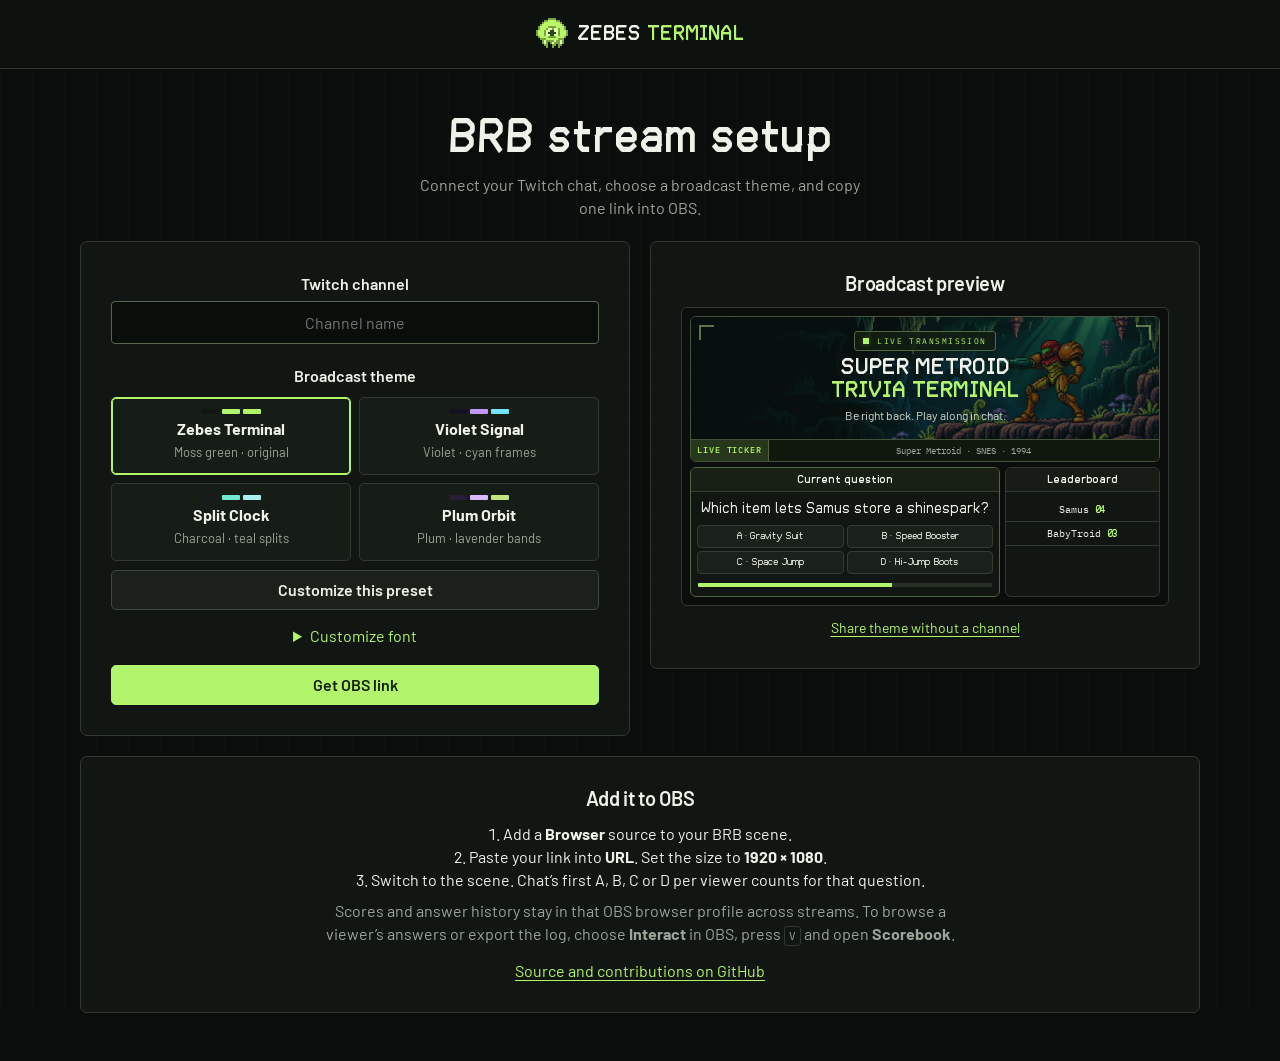
==== commit c5be03b0: "Add runner-inspired broadcast themes and a shareable live theme editor" ====
--- a/setup.html
+++ b/setup.html
@@ -2,32 +2,66 @@
 <html lang="en">
 <head>
   <meta charset="utf-8"><meta name="viewport" content="width=device-width,initial-scale=1">
-  <title>Connect Twitch chat | Zebes Terminal</title>
+  <title>Stream setup | Zebes Terminal</title>
   <link rel="icon" href="assets/mark.png"><link rel="stylesheet" href="style.css?v=5892e2c">
-  <script defer src="chat.js"></script><script defer src="font.js"></script><script defer src="setup.js"></script>
+  <link rel="stylesheet" href="theme.css?v=1">
+  <script defer src="chat.js"></script><script defer src="theme.js?v=1"></script><script defer src="font.js"></script><script defer src="theme-editor.js?v=1"></script><script defer src="setup.js?v=themes1"></script>
 </head>
 <body>
 <header class="topbar"><div class="bar-inner"><a href="index.html" class="brand"><img src="assets/mark.png" alt="" width="32" height="32">ZEBES<span>TERMINAL</span></a></div></header>
-<main class="setup-page">
-  <div class="setup-art"></div>
-  <section class="setup-copy"><h1>Connect Twitch chat</h1>
-    <p>Turn your BRB scene into a Super Metroid quiz. Viewers answer in Twitch chat and earn a place on your stream’s leaderboard.</p>
+<main class="studio">
+  <header class="studio-title"><h1>BRB stream setup</h1>
+    <p>Connect your Twitch chat, choose a broadcast theme, and copy one link into OBS.</p></header>
+  <div class="studio-grid">
+  <section class="studio-card" aria-label="Channel and appearance">
     <form id="channel-form">
       <label class="field-label" for="channel-name">Twitch channel</label>
-      <div class="channel-row"><input id="channel-name" class="chat-field" placeholder="Channel name" autocapitalize="none" spellcheck="false" required><button type="submit" class="button primary">Get OBS link</button></div>
+      <input id="channel-name" class="chat-field" placeholder="Channel name" autocapitalize="none" spellcheck="false" required>
+      <fieldset><legend>Broadcast theme</legend><div id="theme-list" class="theme-list"></div></fieldset>
+      <button id="customize" class="button customize" type="button" aria-expanded="false" aria-controls="custom-fields">Customize this preset</button>
+      <a class="inline-link mobile-preview-link" href="#preview-title">View preview ↓</a>
+      <div id="custom-fields" class="custom-fields" hidden>
+        <div id="color-controls" class="color-grid"></div>
+        <div class="shade-row"><div><label for="theme-shade">Tint opacity</label> <output id="shade-value" for="theme-shade">60%</output></div><input id="theme-shade" type="range" min="0" max="100" value="60"></div>
+        <label class="field-label" for="theme-frame">Frame style</label>
+        <select id="theme-frame"></select>
+        <label class="field-label" for="theme-banner">Banner image URL (optional)</label>
+        <input id="theme-banner" class="chat-field" type="url" placeholder="https://example.com/banner.png" autocapitalize="none" spellcheck="false">
+        <small class="hint">Use a public HTTPS image. Leave blank for Samus.</small>
+        <p id="contrast-note" class="notice" hidden></p>
+      </div>
       <details class="font-options" id="font-options"><summary>Customize font</summary>
         <label class="field-label" for="font-url">Channel font URL (optional)</label>
         <input id="font-url" class="chat-field" type="url" placeholder="https://example.com/channel.woff2" aria-describedby="font-hint" autocapitalize="none" spellcheck="false">
         <small id="font-hint">The default is Zebes Relay. To use your own, link directly to a webfont that allows cross-origin loading.</small>
         <p class="font-preview" id="font-preview">Super Metroid · A B C D · 01:59</p>
       </details>
-      <p role="status" id="setup-error" hidden></p>
+      <button type="submit" class="button primary">Get OBS link</button>
+      <p class="notice" role="status" id="setup-error" hidden></p>
     </form>
     <div id="link-result" hidden><label for="source-url" class="field-label">Your Browser Source URL</label><div class="channel-row"><input class="chat-field" id="source-url" readonly><button class="button" id="copy-url">Copy link</button></div>
-      <p id="copy-result" role="status"></p></div>
-    <h2>Add it to OBS</h2>
+      <p id="copy-result" role="status"></p><p><a class="inline-link" id="edit-theme" href="setup.html">Bookmark or share this setup</a></p></div>
+  </section>
+  <section class="studio-card preview-card" aria-labelledby="preview-title">
+    <h2 id="preview-title">Broadcast preview</h2>
+    <div class="preview-screen" id="theme-preview">
+      <div class="banner"><div class="hero"><div class="hero-copy">
+        <div class="live-tag"><b class="live-dot"></b>LIVE TRANSMISSION</div>
+        <h3>SUPER METROID<span>TRIVIA TERMINAL</span></h3><p>Be right back. Play along in chat.</p>
+      </div><span class="bracket tl"></span><span class="bracket tr"></span></div>
+      <div class="ticker"><span class="ticker-label">LIVE TICKER</span><span class="preview-crawl">Super Metroid · SNES · 1994</span></div></div>
+      <div class="preview-board"><div class="panel question-panel"><div class="panel-heading">Current question</div>
+        <p class="preview-question">Which item lets Samus store a shinespark?</p>
+        <div class="preview-choices"><span class="choice">A · Gravity Suit</span><span class="choice">B · Speed Booster</span><span class="choice">C · Space Jump</span><span class="choice">D · Hi-Jump Boots</span></div>
+        <div class="timer-track"><div class="preview-time"></div></div></div>
+        <div class="panel"><div class="panel-heading">Leaderboard</div><ol class="leaders preview-leaders" aria-label="Sample standings"><li>Samus <b>04</b></li><li>BabyTroid <b>03</b></li></ol></div>
+      </div>
+    </div>
+    <a class="inline-link share-palette" id="share-palette" href="setup.html">Share theme without a channel</a>
+  </section></div>
+  <section class="studio-card studio-guide"><h2>Add it to OBS</h2>
     <ol><li>Add a <strong>Browser</strong> source to your BRB scene.</li><li>Paste your link into <strong>URL</strong>. Set the size to <strong>1920 × 1080</strong>.</li><li>Switch to the scene. Chat’s first A, B, C or D per viewer counts for that question.</li></ol>
     <p>Scores and answer history stay in that OBS browser profile across streams. To browse a viewer’s answers or export the log, choose <strong>Interact</strong> in OBS, press <kbd>V</kbd> and open <strong>Scorebook</strong>.</p>
-    <a href="https://github.com/Intelligent-Decisions-Interactive/zebes-trivia">Source and contributions on GitHub</a>
+    <a class="inline-link" href="https://github.com/Intelligent-Decisions-Interactive/zebes-trivia">Source and contributions on GitHub</a>
   </section>
 </main></body></html>
--- a/theme.css
+++ b/theme.css
@@ -0,0 +1,124 @@
+/* The broadcast and the setup preview share these surfaces and frame treatments. */
+.broadcast-palette {
+  --muted: color-mix(in srgb, var(--white) 70%, var(--panel));
+  --line: color-mix(in srgb, var(--secondary) 24%, var(--panel));
+  --edge: color-mix(in srgb, var(--lime) 57%, var(--panel));
+  --raised: color-mix(in srgb, var(--white) 5%, var(--panel));
+  --tinted: color-mix(in srgb, var(--lime) 12%, var(--panel));
+  color: var(--white);
+}
+html.broadcast-palette {scrollbar-color:var(--line) var(--page)}
+.broadcast-palette body, .preview-screen.broadcast-palette {background:var(--page);color:var(--white)}
+.broadcast-palette .hero {background-color:var(--page);background-image:var(--banner-art)}
+.broadcast-palette .hero::before {background:color-mix(in srgb,var(--banner-tint) var(--tint-amount),transparent)}
+.broadcast-palette .hero h1 {text-shadow:0 2px 5px #000b}
+.broadcast-palette .hero p, .broadcast-palette .card-title,
+.broadcast-palette .answer-note, .broadcast-palette .crawl-set strong {color:var(--white)}
+.broadcast-palette .topbar, .broadcast-palette .ticker,
+.broadcast-palette .panel-heading, .broadcast-palette .question-panel .panel-heading {
+  background:var(--panel);border-color:var(--line);
+}
+.broadcast-palette .banner, .broadcast-palette .question-panel, .broadcast-palette dialog {border-color:var(--edge)}
+.broadcast-palette .bracket {border-color:var(--secondary)}
+.broadcast-palette .live-tag, .broadcast-palette .ticker-label {background:var(--tinted);border-color:var(--edge);color:var(--lime)}
+.broadcast-palette .live-dot, .broadcast-palette .footer-light {box-shadow:none}
+.broadcast-palette .timer-info b, .broadcast-palette .leaders li b, .broadcast-palette .signal {color:var(--secondary)}
+.broadcast-palette .signal b {background:currentColor}
+.broadcast-palette .timer-track {background:var(--line)}
+.broadcast-palette #timer-bar, .broadcast-palette .preview-time {background:var(--secondary)}
+.broadcast-palette .q-count span, .broadcast-palette .difficulty, .broadcast-palette #crawl,
+.broadcast-palette .card-meta span, .broadcast-palette .setting i, .broadcast-palette footer,
+.broadcast-palette .text-button, .broadcast-palette .setup-link, .broadcast-palette .modal-body ol {color:var(--muted)}
+.broadcast-palette .button, .broadcast-palette select, .broadcast-palette .chat-field,
+.broadcast-palette .choice {background-color:var(--raised);border-color:var(--line);color:var(--white)}
+.broadcast-palette .choice span:first-child {background:var(--panel);border-color:var(--line);color:var(--muted)}
+.broadcast-palette .button:hover:not(:disabled), .broadcast-palette .choice.picked,
+.broadcast-palette button.choice:hover:not(:disabled), .broadcast-palette .bank-card:hover,
+.broadcast-palette .queue-card:hover {background:var(--tinted);border-color:var(--edge)}
+.broadcast-palette .primary, .broadcast-palette .primary:hover:not(:disabled),
+.broadcast-palette .choice.correct span:first-child {background:var(--lime);border-color:var(--lime);color:var(--accent-ink)}
+.broadcast-palette .choice.correct {background:var(--tinted);border-color:var(--lime);color:var(--lime)}
+.broadcast-palette .choice.missed {border-style:dashed;border-color:var(--muted)}
+.broadcast-palette .reveal:disabled {background:var(--panel);color:var(--muted)}
+.broadcast-palette .switch[aria-checked="true"] b {background:var(--accent-ink)}
+.broadcast-palette .chat-link, .broadcast-palette nav a.active {color:var(--lime)}
+.broadcast-palette .chat-panel, .broadcast-palette footer {border-color:var(--line)}
+
+.broadcast-palette[data-frame="signal"] :is(.panel,.banner) {
+  border:1px solid transparent;
+  background:linear-gradient(var(--panel),var(--panel)) padding-box,
+             linear-gradient(115deg,var(--lime),var(--line) 55%,var(--secondary)) border-box;
+}
+.broadcast-palette[data-frame="splits"] :is(.panel,.banner,.choice,.live-tag) {border-radius:1px}
+.broadcast-palette[data-frame="splits"] .panel-heading {border-top:2px solid var(--secondary)}
+.broadcast-palette[data-frame="splits"] :is(.timer-info b,.leaders li b) {font-family:var(--mono);font-variant-numeric:tabular-nums}
+.broadcast-palette[data-frame="orbit"] .panel-heading {background:var(--tinted)}
+.broadcast-palette[data-frame="orbit"] .leaders li:nth-child(odd),
+.broadcast-palette[data-frame="orbit"] .choice:nth-child(odd) {background-color:var(--tinted)}
+.broadcast-palette[data-frame="orbit"] .leaders li:first-child b {color:var(--secondary)}
+
+.studio {width:min(1120px,94%);margin:clamp(22px,5vh,56px) auto 48px}
+.studio-title {margin:auto auto 22px;max-width:62ch}
+.studio-title h1 {font:700 clamp(26px,3.3vw,44px)/1.15 var(--pixel)}
+.studio-title p {margin:10px auto;color:var(--muted);max-width:52ch}
+.studio-grid {display:grid;grid-template-columns:minmax(0,1fr) minmax(0,1fr);gap:20px;align-items:start}
+.studio-card {min-width:0;background:var(--panel);border:1px solid var(--line);border-radius:7px;padding:clamp(16px,2.4vw,30px)}
+.studio-card h2 {justify-content:center;margin:0 0 12px}
+.studio-card .field-label {margin-top:0}
+.studio-card fieldset {min-width:0;margin:20px 0 0;padding:0;border:0}
+.studio-card legend {margin:auto;padding:0 0 9px;font-weight:600}
+.theme-list {display:grid;grid-template-columns:1fr 1fr;gap:8px}
+.theme-option {position:relative;display:block;cursor:pointer}
+.theme-option input {position:absolute;width:1px;height:1px;opacity:0}
+.theme-tile {display:grid;justify-items:center;gap:3px;background:#161c16;border:1px solid var(--line);
+  border-radius:5px;padding:10px 5px;min-height:78px;align-content:center}
+.theme-option input:checked + .theme-tile {border-color:var(--lime);box-shadow:inset 0 0 0 1px var(--lime)}
+.theme-option input:focus-visible + .theme-tile {outline:2px solid var(--white);outline-offset:2px}
+.theme-tile small,.studio small {font-size:13px;color:var(--muted)}
+.swatch-strip {display:flex;gap:3px}
+.swatch-strip i {width:18px;height:5px;border-radius:1px;background:var(--swatch)}
+.studio-card .customize {width:100%;margin-top:9px}
+.custom-fields {margin-top:12px;padding:14px;border:1px solid var(--line);border-radius:5px}
+.color-grid {display:grid;grid-template-columns:repeat(3,minmax(0,1fr));gap:10px;margin-bottom:14px}
+.color-grid label {display:grid;justify-items:center;gap:4px;font-size:14px}
+.color-grid input {display:block;width:100%;height:27px;border:1px solid var(--line);border-radius:3px;background:var(--page);padding:2px;cursor:pointer}
+.shade-row {display:grid;justify-items:center;gap:3px;margin:6px 0 15px}
+.shade-row input {width:min(250px,95%);accent-color:var(--lime)}
+.studio .hint {display:block;margin:5px 0;color:var(--muted)}
+.studio .notice {color:#f0ca99;font-size:14px;margin:8px 0}
+.studio .primary {width:100%;margin-top:18px}
+.studio .font-options .field-label {margin-top:10px}
+#link-result {margin-top:16px}
+#copy-result:empty {display:none}
+.studio a.inline-link {color:var(--lime);text-decoration:underline;text-underline-offset:3px}
+.studio .preview-card {position:sticky;top:20px}
+.preview-screen {background:var(--page);color:var(--white);border:1px solid var(--line);border-radius:6px;padding:8px}
+.preview-screen .hero {min-height:122px;padding:10px 5%;background-position:center 54%}
+.preview-screen .hero h3 {font:700 clamp(16px,1.65vw,25px)/1.08 var(--pixel);margin:5px 0}
+.preview-screen .hero h3 span {display:block;color:var(--lime)}
+.preview-screen .hero p {font-size:12px}
+.preview-screen .live-tag {font-size:8px}
+.preview-screen .ticker {height:22px;align-items:stretch}
+.preview-screen .ticker-label {font-size:8px;padding:0 6px}
+.preview-crawl {flex:1;display:grid;place-items:center;font:9px var(--mono);color:var(--muted)}
+.preview-board {display:grid;grid-template-columns:minmax(0,2fr) minmax(75px,1fr);gap:5px;margin-top:5px}
+.preview-screen .panel-heading {min-height:24px;padding:3px;font:700 10px var(--pixel)}
+.preview-question {font:400 14px/1.22 var(--pixel);padding:8px 6px}
+.preview-choices {display:grid;grid-template-columns:1fr 1fr;gap:3px;padding:0 6px}
+.preview-screen .choice {display:grid;grid-template-columns:1fr;min-height:23px;padding:2px;font:10px/1.2 var(--pixel)}
+.preview-screen .timer-track {height:4px;margin:9px 7px}
+.preview-time {height:100%;width:66%;background:var(--lime)}
+.preview-leaders {list-style:none;margin:6px 0;padding:0}
+.preview-screen .leaders li {display:flex;justify-content:center;gap:6px;font:10px var(--mono);padding:5px 2px}
+.studio .share-palette {display:inline-block;margin-top:12px;font-size:14px}
+.studio .mobile-preview-link {display:none}
+.studio-guide {margin-top:20px}
+.studio-guide ol {list-style-position:inside;padding:0;margin:8px auto}
+.studio-guide p {margin:8px auto;max-width:74ch;color:var(--muted)}
+.studio-guide a {display:inline-block;margin-top:5px}
+@media(max-width:800px){
+  .studio {max-width:600px}
+  .studio .mobile-preview-link {display:inline-block;margin:8px auto 0;font-size:14px}
+  .studio-grid {grid-template-columns:1fr}
+  .studio .preview-card {position:static}
+}
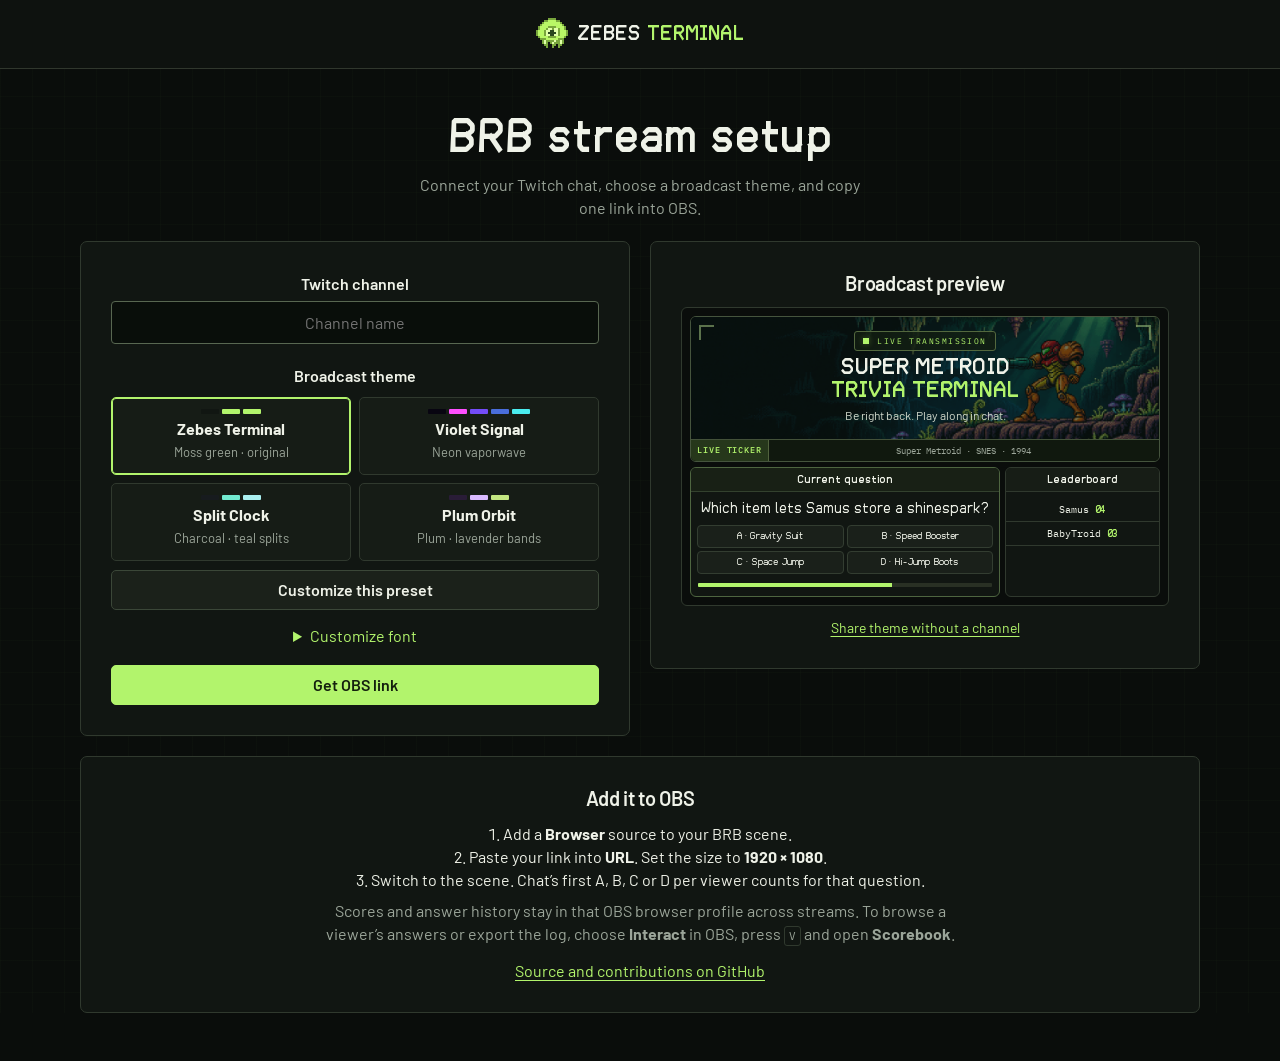
==== commit 427b1493: "Match Violet Signal to Zeni’s neon vaporwave broadcast frame" ====
--- a/setup.html
+++ b/setup.html
@@ -4,8 +4,8 @@
   <meta charset="utf-8"><meta name="viewport" content="width=device-width,initial-scale=1">
   <title>Stream setup | Zebes Terminal</title>
   <link rel="icon" href="assets/mark.png"><link rel="stylesheet" href="style.css?v=5892e2c">
-  <link rel="stylesheet" href="theme.css?v=1">
-  <script defer src="chat.js"></script><script defer src="theme.js?v=1"></script><script defer src="font.js"></script><script defer src="theme-editor.js?v=1"></script><script defer src="setup.js?v=themes1"></script>
+  <link rel="stylesheet" href="theme.css?v=2">
+  <script defer src="chat.js"></script><script defer src="theme.js?v=2"></script><script defer src="font.js"></script><script defer src="theme-editor.js?v=2"></script><script defer src="setup.js?v=themes1"></script>
 </head>
 <body>
 <header class="topbar"><div class="bar-inner"><a href="index.html" class="brand"><img src="assets/mark.png" alt="" width="32" height="32">ZEBES<span>TERMINAL</span></a></div></header>
--- a/theme.css
+++ b/theme.css
@@ -44,11 +44,39 @@
 .broadcast-palette .chat-link, .broadcast-palette nav a.active {color:var(--lime)}
 .broadcast-palette .chat-panel, .broadcast-palette footer {border-color:var(--line)}
 
-.broadcast-palette[data-frame="signal"] :is(.panel,.banner) {
-  border:1px solid transparent;
-  background:linear-gradient(var(--panel),var(--panel)) padding-box,
-             linear-gradient(115deg,var(--lime),var(--line) 55%,var(--secondary)) border-box;
+.broadcast-palette[data-frame="signal"] {
+  --rail-gradient:linear-gradient(108deg,var(--rail-violet),var(--rail-blue) 22%,var(--secondary) 50%,var(--rail-blue) 78%,var(--rail-violet));
+  --rail-glow:color-mix(in srgb,var(--lime) 34%,transparent);
+  --split-glow:color-mix(in srgb,var(--secondary) 25%,transparent);
 }
+.broadcast-palette[data-frame="signal"] .streaming #console,
+.preview-screen.broadcast-palette[data-frame="signal"] {
+  border:2px solid var(--lime);border-radius:2px;
+  background:var(--page);box-shadow:0 0 7px var(--rail-glow),inset 0 0 5px var(--rail-glow);
+}
+.broadcast-palette[data-frame="signal"] .streaming #console {padding:clamp(5px,.55vw,10px)}
+.broadcast-palette[data-frame="signal"] .streaming .dashboard {margin-top:clamp(5px,.55vw,10px);gap:clamp(5px,.55vw,10px)}
+.broadcast-palette[data-frame="signal"] .panel {
+  border:2px solid var(--lime);border-radius:2px;
+  background:radial-gradient(ellipse at 95% 100%,color-mix(in srgb,var(--rail-violet) 14%,var(--panel)),transparent 54%),var(--panel);
+}
+.broadcast-palette[data-frame="signal"] :is(.question-panel,.banner) {
+  border:2px solid transparent;border-radius:16px;
+  background:linear-gradient(var(--panel),var(--panel)) padding-box,var(--rail-gradient) border-box;
+  box-shadow:0 0 5px var(--split-glow);
+}
+.broadcast-palette[data-frame="signal"] :is(.ticker,.panel-heading) {
+  border:0;
+  background:linear-gradient(90deg,var(--lime),var(--rail-violet) 35%,var(--rail-blue) 72%,var(--lime)) bottom / 100% 2px no-repeat,
+             linear-gradient(90deg,var(--tinted),var(--panel) 28%,var(--panel) 72%,var(--tinted));
+}
+.broadcast-palette[data-frame="signal"] .ticker {background-position:top,center}
+.broadcast-palette[data-frame="signal"] .hero :is(h1,h3) span {text-shadow:0 0 7px var(--rail-glow),0 2px 2px #030106}
+.broadcast-palette[data-frame="signal"] :is(.preview-time,#timer-bar) {
+  background:linear-gradient(90deg,var(--lime),var(--rail-violet) 35%,var(--rail-blue) 65%,var(--secondary));
+}
+.broadcast-palette[data-frame="signal"] .leaders li:first-child b {color:var(--lime)}
+.preview-screen.broadcast-palette[data-frame="signal"] :is(.banner,.question-panel) {border-radius:9px}
 .broadcast-palette[data-frame="splits"] :is(.panel,.banner,.choice,.live-tag) {border-radius:1px}
 .broadcast-palette[data-frame="splits"] .panel-heading {border-top:2px solid var(--secondary)}
 .broadcast-palette[data-frame="splits"] :is(.timer-info b,.leaders li b) {font-family:var(--mono);font-variant-numeric:tabular-nums}
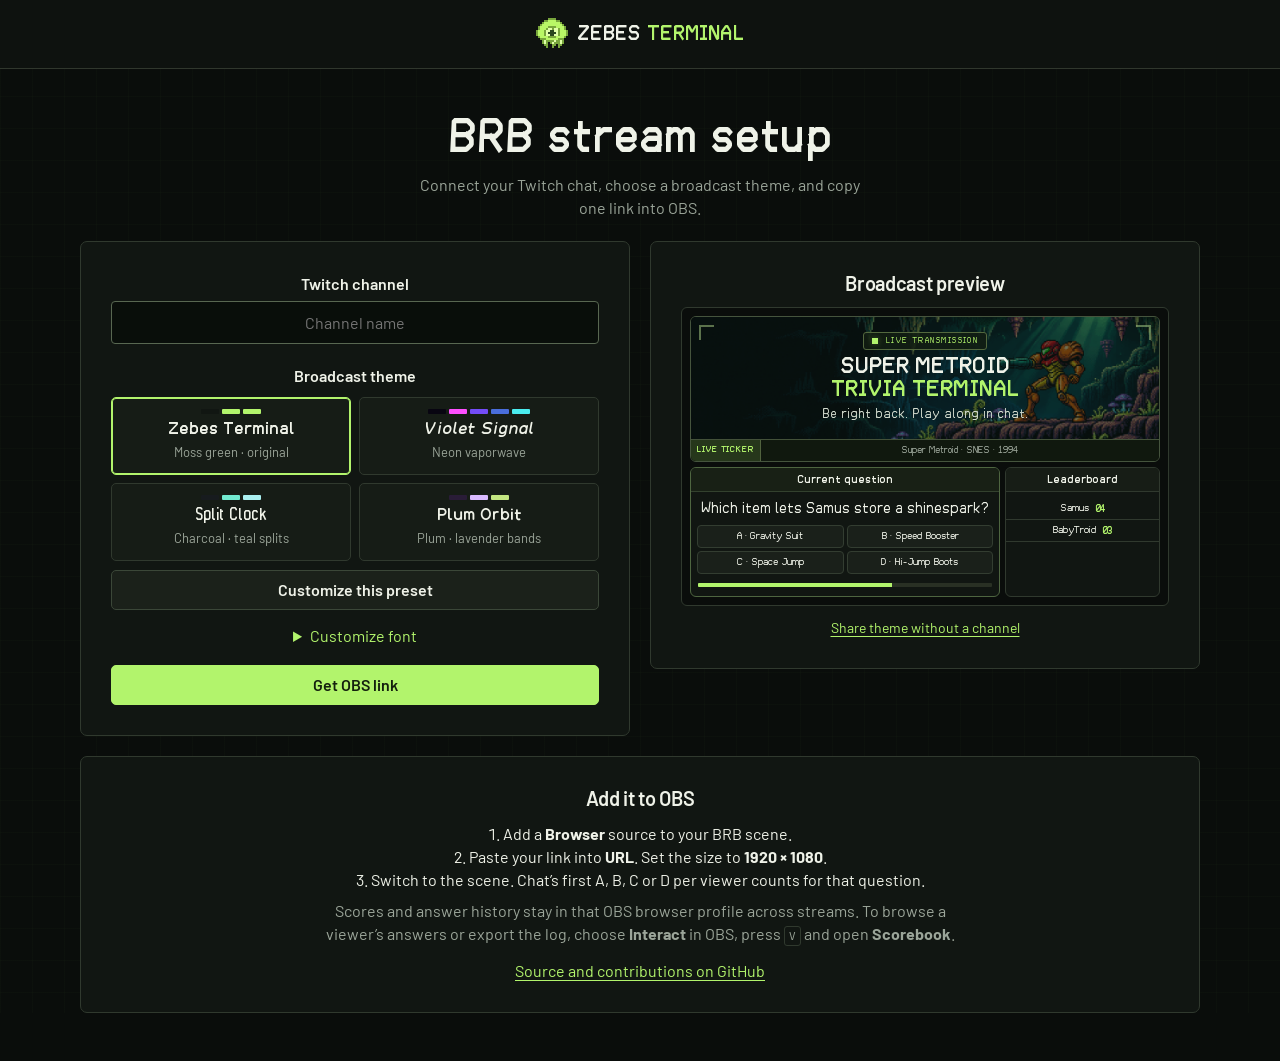
==== commit aebb401e: "Give each broadcast theme original regular and bold typefaces" ====
--- a/setup.html
+++ b/setup.html
@@ -3,9 +3,9 @@
 <head>
   <meta charset="utf-8"><meta name="viewport" content="width=device-width,initial-scale=1">
   <title>Stream setup | Zebes Terminal</title>
-  <link rel="icon" href="assets/mark.png"><link rel="stylesheet" href="style.css?v=5892e2c">
+  <link rel="icon" href="assets/mark.png"><link rel="stylesheet" href="style.css?v=theme-fonts">
   <link rel="stylesheet" href="theme.css?v=2">
-  <script defer src="chat.js"></script><script defer src="theme.js?v=2"></script><script defer src="font.js"></script><script defer src="theme-editor.js?v=2"></script><script defer src="setup.js?v=themes1"></script>
+  <script defer src="chat.js"></script><script defer src="theme.js?v=3"></script><script defer src="font.js"></script><script defer src="theme-editor.js?v=3"></script><script defer src="setup.js?v=theme-fonts"></script>
 </head>
 <body>
 <header class="topbar"><div class="bar-inner"><a href="index.html" class="brand"><img src="assets/mark.png" alt="" width="32" height="32">ZEBES<span>TERMINAL</span></a></div></header>
@@ -31,9 +31,11 @@
         <p id="contrast-note" class="notice" hidden></p>
       </div>
       <details class="font-options" id="font-options"><summary>Customize font</summary>
+        <label class="field-label" for="theme-typeface">Broadcast typeface</label>
+        <select id="theme-typeface"><option value="">Theme default</option></select>
         <label class="field-label" for="font-url">Channel font URL (optional)</label>
         <input id="font-url" class="chat-field" type="url" placeholder="https://example.com/channel.woff2" aria-describedby="font-hint" autocapitalize="none" spellcheck="false">
-        <small id="font-hint">The default is Zebes Relay. To use your own, link directly to a webfont that allows cross-origin loading.</small>
+        <small id="font-hint">A direct HTTPS webfont link overrides the bundled typeface. The font host must allow cross-origin loading.</small>
         <p class="font-preview" id="font-preview">Super Metroid · A B C D · 01:59</p>
       </details>
       <button type="submit" class="button primary">Get OBS link</button>
--- a/style.css
+++ b/style.css
@@ -1,9 +1,16 @@
 @font-face{font-family:Barlow;src:url(assets/barlow.ttf)}@font-face{font-family:Barlow;src:url(assets/barlow-semibold.ttf);font-weight:600}@font-face{font-family:Barlow;src:url(assets/barlow-bold.ttf);font-weight:700}
 @font-face{font-family:"Zebes Relay";src:url(assets/zebes-relay-regular.woff2) format("woff2");font-weight:400;font-display:swap}
 @font-face{font-family:"Zebes Relay";src:url(assets/zebes-relay-bold.woff2) format("woff2");font-weight:700;font-display:swap}
+@font-face{font-family:"Neon Trace";src:url(assets/neon-trace-regular.woff2) format("woff2");font-weight:400;font-display:swap}
+@font-face{font-family:"Neon Trace";src:url(assets/neon-trace-bold.woff2) format("woff2");font-weight:700;font-display:swap}
+@font-face{font-family:"Split Counter";src:url(assets/split-counter-regular.woff2) format("woff2");font-weight:400;font-display:swap}
+@font-face{font-family:"Split Counter";src:url(assets/split-counter-bold.woff2) format("woff2");font-weight:700;font-display:swap}
+@font-face{font-family:"Orbit Arc";src:url(assets/orbit-arc-regular.woff2) format("woff2");font-weight:400;font-display:swap}
+@font-face{font-family:"Orbit Arc";src:url(assets/orbit-arc-bold.woff2) format("woff2");font-weight:700;font-display:swap}
 @font-face{font-family:Plex;src:url(assets/mono.ttf)}
-:root{color-scheme:dark;--page:#0a0d0b;--panel:#111612;--line:#30392e;--lime:#b2f46c;--white:#eff2e8;--muted:#9ba599;--mono:Plex,monospace;--pixel:"Zebes Relay",Barlow,sans-serif;--body:Barlow,Arial,sans-serif}
-:root.has-channel-font{--pixel:"Channel Overlay","Zebes Relay",Barlow,sans-serif}
+:root{color-scheme:dark;--page:#0a0d0b;--panel:#111612;--line:#30392e;--lime:#b2f46c;--white:#eff2e8;--muted:#9ba599;--mono:Plex,monospace;--body:Barlow,Arial,sans-serif}
+:root,.preview-screen,.font-preview{--pixel:var(--theme-face,"Zebes Relay"),Barlow,sans-serif}
+.has-channel-font:is(:root,.preview-screen,.font-preview){--pixel:"Channel Overlay",var(--theme-face,"Zebes Relay"),Barlow,sans-serif}
 *{box-sizing:border-box}html{min-height:100%;background:var(--page);scrollbar-color:#46523e #0d100d}body{margin:0;background-color:var(--page);background-image:linear-gradient(#aaff7004 1px,transparent 1px),linear-gradient(90deg,#aaff7004 1px,transparent 1px);background-size:32px 32px;color:var(--white);font:1rem/1.45 var(--body);min-height:100vh}button,select,input{font:inherit}button,a,select,input{outline-offset:4px}button:focus-visible,a:focus-visible,input:focus-visible,select:focus-visible{outline:2px solid var(--lime)}button,select,a{touch-action:manipulation}button,select{cursor:pointer}button{color:inherit}button:disabled{cursor:default}a{color:inherit;text-decoration:none}[hidden]{display:none!important}h1,h2,h3,p{margin:0}i[data-icon]{display:inline-flex;align-items:center;justify-content:center;flex-shrink:0;width:18px;height:18px}i svg{width:100%;height:100%;display:block}
 .topbar{background:#0e120f;border-bottom:1px solid #30372d}.bar-inner,.wrap{width:min(1380px,92%);margin:auto}.bar-inner{min-height:68px;display:flex;align-items:center;gap:50px}.brand{display:inline-flex;gap:6px;align-items:center;white-space:nowrap;font:700 19px/1 var(--pixel);letter-spacing:-1.4px}.brand span{color:var(--lime)}.brand img{image-rendering:pixelated;margin-right:3px}.topbar nav{align-self:stretch;display:flex;gap:24px}.topbar nav a{display:flex;align-items:center;gap:8px;position:relative;font-size:15px;font-weight:600;color:var(--muted)}nav a.active{color:var(--lime)}nav a.active:after{content:"";height:2px;background:var(--lime);position:absolute;bottom:-1px;left:0;right:0}.topbar nav a:hover{color:var(--white)}.button{border:1px solid #3b4738;border-radius:5px;min-height:40px;display:inline-flex;justify-content:center;align-items:center;gap:9px;background:#1b211a;font-weight:600;transition:background .15s,border-color .15s}.button:hover:not(:disabled){background:#283025;border-color:#687b5c}.stream-btn{margin-left:auto;font:13px var(--mono);padding:0 16px;white-space:nowrap}.stream-btn i{width:16px}
 .wrap{padding-top:24px}.banner{border:1px solid #45543d;border-radius:6px;overflow:hidden;background:#060d09}.hero{position:relative;isolation:isolate;min-height:222px;display:flex;align-items:center;padding:26px 3.05%;background-image:url(assets/zebes.png);background-size:cover;background-position:center 54%}
@@ -63,7 +70,7 @@
   .streaming:not(.chat-enabled) .question-body{padding-block:2vh}
 }
 .timer-info b,.leaders li b{font-weight:700;letter-spacing:.03em}
-.has-channel-font .streaming{--body:var(--pixel);--mono:var(--pixel);font-family:var(--body)}
+html[data-frame] .streaming,.preview-screen{--body:var(--pixel);--mono:var(--pixel);font-family:var(--body)}
 .font-options{margin-top:14px}.font-options summary{width:fit-content;cursor:pointer;color:var(--lime)}
 .font-options p{margin:6px 0 9px}.font-options small{color:var(--muted)}
 .font-preview{font:400 21px/1.3 var(--pixel);color:var(--white)}
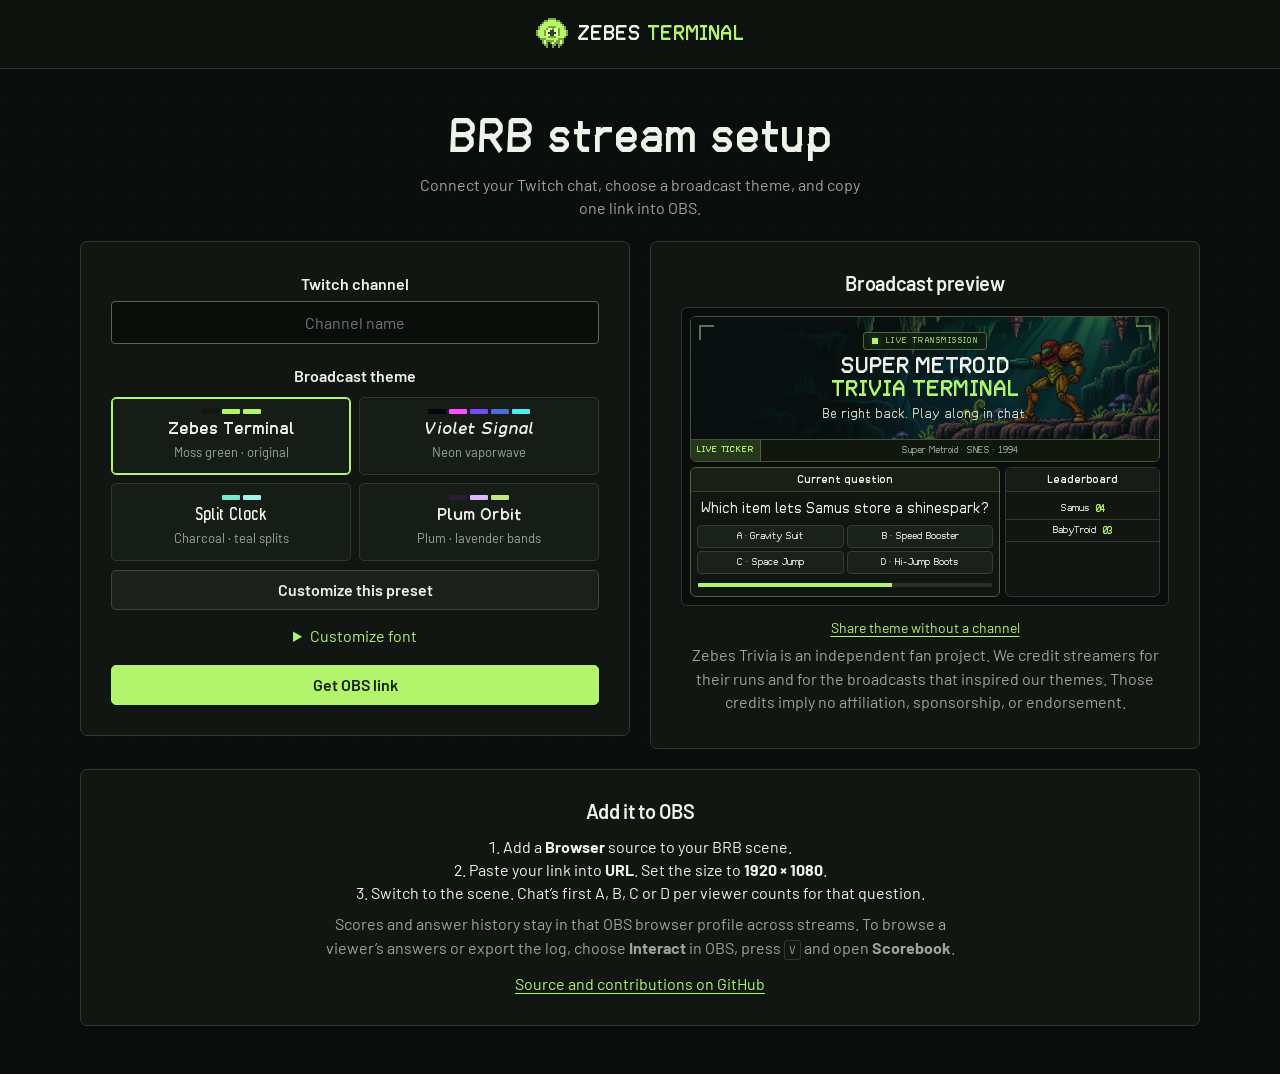
==== commit 1f63ccc8: "Clarify streamer credits and independent fan project status" ====
--- a/setup.html
+++ b/setup.html
@@ -60,6 +60,7 @@
       </div>
     </div>
     <a class="inline-link share-palette" id="share-palette" href="setup.html">Share theme without a channel</a>
+    <p class="hint" id="streamer-disclaimer">Zebes Trivia is an independent fan project. We credit streamers for their runs and for the broadcasts that inspired our themes. Those credits imply no affiliation, sponsorship, or endorsement.</p>
   </section></div>
   <section class="studio-card studio-guide"><h2>Add it to OBS</h2>
     <ol><li>Add a <strong>Browser</strong> source to your BRB scene.</li><li>Paste your link into <strong>URL</strong>. Set the size to <strong>1920 × 1080</strong>.</li><li>Switch to the scene. Chat’s first A, B, C or D per viewer counts for that question.</li></ol>
